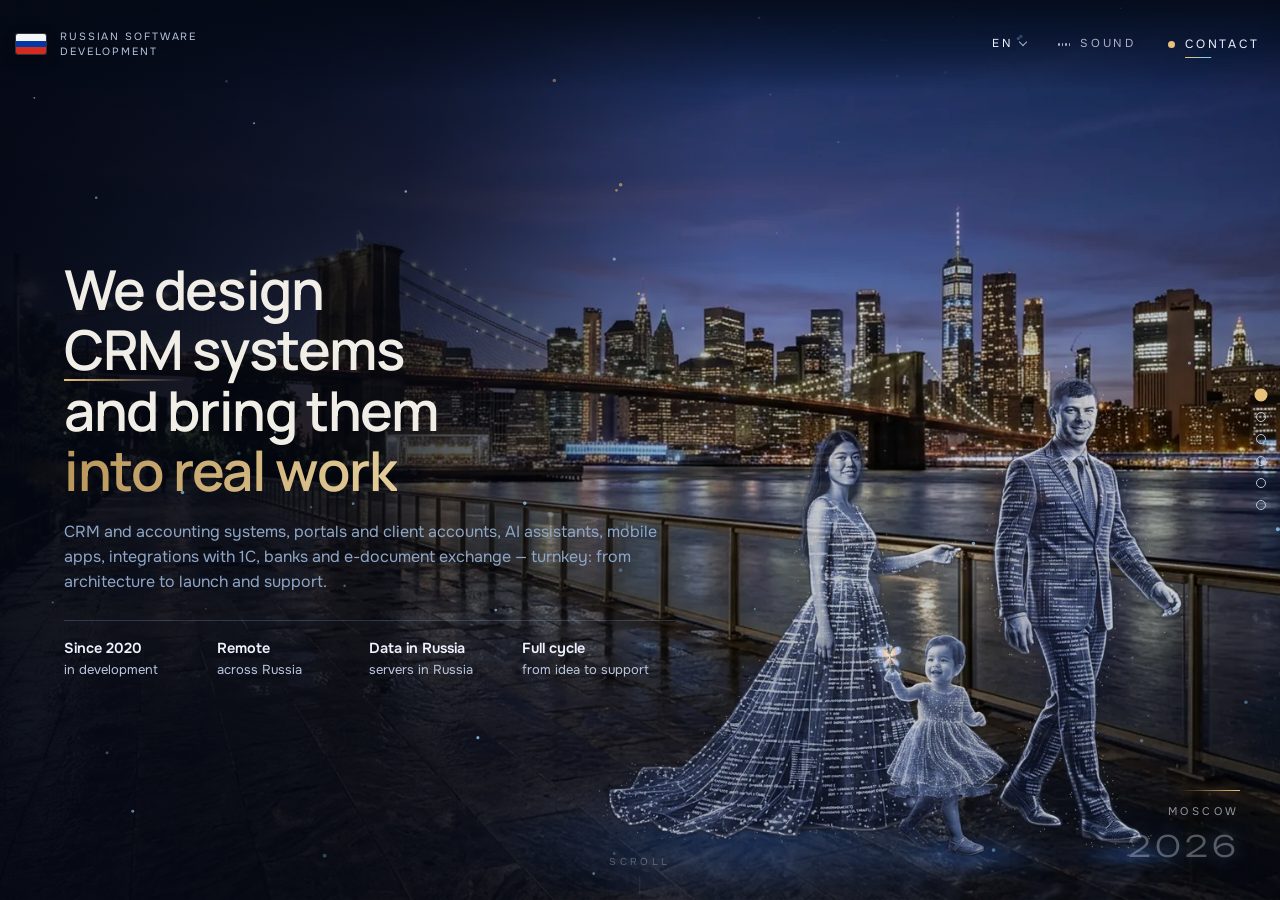
==== ru_tmp_upload.html @ dbd20a1e "temp: transfer file for andreizagainov.ru update Co-Authored-By: Claude Opus 5.5 <noreply@anthropic." ====
<!doctype html>
<html lang="ru">
<head>
<meta charset="utf-8">
<meta name="viewport" content="width=device-width, initial-scale=1, viewport-fit=cover">
<title>ИП Загайнов А.И. — разработка программного обеспечения</title>
<meta name="description" content="Российская разработка программного обеспечения: информационные системы, CRM, ИИ-ассистенты, мобильные приложения, интеграции. Удалённо по всей России. ИП Загайнов Андрей Игоревич.">
<meta property="og:title" content="ИП Загайнов А.И. — разработка программного обеспечения">
<meta property="og:description" content="Проектируем сложные системы и доводим их до реальной работы. Российская разработка, удалённо по всей России.">
<meta property="og:url" content="https://andreizagainov.ru/">
<meta property="og:image" content="https://andreizagainov.ru/img/s1_bg.webp">
<link rel="canonical" href="https://andreizagainov.ru/">
<link rel="icon" href="data:image/svg+xml,%3Csvg xmlns='http://www.w3.org/2000/svg' viewBox='0 0 26 26'%3E%3Crect x='1' y='1' width='24' height='24' fill='%230B1E3F'/%3E%3Ccircle cx='8' cy='8' r='2.4' fill='%23fff'/%3E%3Ccircle cx='18' cy='9' r='2.4' fill='%234C8DFF'/%3E%3Ccircle cx='12' cy='18' r='2.8' fill='%23E5352B'/%3E%3C/svg%3E">
<link rel="preconnect" href="https://fonts.googleapis.com">
<link rel="stylesheet" href="https://fonts.googleapis.com/css2?family=Unbounded:wght@300;500;700&family=Manrope:wght@500;600;700&family=Onest:wght@400;500;600&display=swap">
<link rel="preconnect" href="https://fonts.googleapis.com">
<link rel="stylesheet" href="https://fonts.googleapis.com/css2?family=Unbounded:wght@300;500;700&family=Manrope:wght@500;600;700&family=Onest:wght@400;500;600&display=swap">
<style>
/* Layout: full-screen scroll story, one scene per section; figures float on their own layer above each city */
:root{
  --ink:#eef3ff; --soft:#b9c6de; --muted:#8a98b4;
  --night:#050a16; --panel:rgba(6,12,28,.82); --line:rgba(150,190,255,.22);
  --cyan:#6fd3ff; --gold:#e8c27a; --red:#d52b1e; --blue:#1c57d6;
  --display:'Unbounded',system-ui,sans-serif;--head:'Manrope',system-ui,sans-serif; --body:'Onest',system-ui,sans-serif;
  color-scheme:dark;
}
*{box-sizing:border-box}
html{background:var(--night)}
body{margin:0;background:var(--night);color:var(--ink);font-family:var(--body);font-size:16px;line-height:1.55;overflow-x:hidden}
body::before{content:"";position:fixed;inset:0 0 auto;height:env(safe-area-inset-top,0px);z-index:60;background:var(--night)}
a{color:inherit}
button{font:inherit;color:inherit}

/* header */
.top{position:fixed;top:env(safe-area-inset-top,0px);left:0;right:0;z-index:50;display:flex;align-items:center;justify-content:space-between;gap:12px;
  padding:14px max(16px,env(safe-area-inset-right,0px)) 14px max(16px,env(safe-area-inset-left,0px));
  background:linear-gradient(180deg,rgba(5,10,22,.85),rgba(5,10,22,0))}
.brand{display:flex;align-items:center;gap:14px;text-decoration:none}
.logo{filter:drop-shadow(0 0 6px rgba(143,224,255,.55)) drop-shadow(0 0 14px rgba(240,207,138,.25))}
.brand small{display:block;font-size:10.5px;line-height:1.45;letter-spacing:.18em;color:var(--soft);text-transform:uppercase}
.tools{display:flex;align-items:center;gap:8px}
.chip{border:1px solid var(--line);background:rgba(8,16,36,.55);border-radius:999px;padding:8px 14px;font-size:13px;cursor:pointer;display:inline-flex;align-items:center;gap:8px;min-height:40px}
.chip:hover{border-color:var(--cyan)}
.chip[aria-pressed="true"]{border-color:var(--gold);color:var(--gold)}
.lang{display:inline-flex;align-items:center;gap:10px;font-size:11.5px;letter-spacing:.24em;padding:0 6px}
.lang b{font-weight:500;color:var(--ink)}.lang span{color:rgba(238,243,255,.38)}.lang i{width:1px;height:12px;background:rgba(238,243,255,.25)}
.snd{all:unset;cursor:pointer;display:inline-flex;align-items:center;gap:10px;padding:10px 6px;min-height:40px;font-size:11.5px;letter-spacing:.24em;text-transform:uppercase;color:rgba(238,243,255,.7);transition:color .3s}
.snd:hover,.snd:focus-visible{color:#fff}.snd:focus-visible{outline:1px solid var(--gold);outline-offset:4px}
.snd[aria-pressed="true"]{color:var(--gold)}
.tools{gap:22px}
.cta{background:linear-gradient(180deg,#2f6bff,#1c4fd0);border:0;border-radius:999px;padding:10px 18px;font-weight:600;font-size:14px;cursor:pointer;text-decoration:none;min-height:40px;display:inline-flex;align-items:center}
.cta:hover{filter:brightness(1.12)}
.eq{display:inline-flex;gap:2px;align-items:center;height:14px}
.eq i{width:1.5px;background:currentColor;height:3px;border-radius:1px;transition:height .3s}
.snd[aria-pressed="true"] .eq i{animation:eq 1.1s infinite ease-in-out}
.snd[aria-pressed="true"] .eq i:nth-child(2){animation-delay:.25s}.snd[aria-pressed="true"] .eq i:nth-child(3){animation-delay:.5s}.snd[aria-pressed="true"] .eq i:nth-child(4){animation-delay:.12s}
.lflow{animation:lflow 1.8s linear infinite}@keyframes lflow{to{stroke-dashoffset:-18}}
@keyframes eq{0%,100%{height:3px}50%{height:12px}}

/* dots */
.dots{position:fixed;right:max(14px,env(safe-area-inset-right,0px));top:50%;transform:translateY(-50%);z-index:40;display:flex;flex-direction:column;gap:12px}
.dots a{width:10px;height:10px;border-radius:50%;border:1px solid var(--soft);display:block;transition:.3s}
.dots a.on{background:var(--gold);border-color:var(--gold);transform:scale(1.3)}

/* scenes */
.scene{position:relative;min-height:100vh;min-height:100svh;overflow:hidden;isolation:isolate}
.layer{position:absolute;inset:0;width:100%;height:100%;object-fit:cover;object-position:62% 50%}
.bg{transition:filter 1.2s;filter:brightness(.85)}
.scene.on .bg{filter:none}
/* figures ride the exact same zoom as the photo, so they never slide off their shadows */

.figwrap{position:absolute;inset:0;pointer-events:none}
.fig{opacity:0;transition:opacity .6s ease .1s}
.scene.on .fig{opacity:1;transform:none}
@keyframes breathe{0%,100%{transform:translateY(0) scale(1)}50%{transform:translateY(-4px) scale(1.004)}}
@keyframes flick{0%,96%,100%{opacity:1}97%{opacity:.55}98%{opacity:1}98.6%{opacity:.7}}
/* light sweep across the digital figures only */
.sweep{opacity:0;background:linear-gradient(100deg,transparent 40%,rgba(160,230,255,.55) 50%,transparent 60%) 0 0/300% 100%;
  -webkit-mask-size:cover;mask-size:cover;-webkit-mask-position:62% 50%;mask-position:62% 50%;mix-blend-mode:screen}
.scene.on .sweep{opacity:calc(.35 + var(--g,1)*.15);animation:sweep 5.5s linear 2s infinite}
@keyframes sweep{from{background-position:120% 0}to{background-position:-20% 0}}
.shade{position:absolute;inset:0;background:linear-gradient(90deg,rgba(4,8,20,.88) 0%,rgba(4,8,20,.6) 32%,rgba(4,8,20,0) 58%),linear-gradient(0deg,rgba(4,8,20,.55),rgba(4,8,20,0) 30%)}
.year{position:absolute;right:max(40px,env(safe-area-inset-right,0px));bottom:30px;font-family:var(--body);font-size:11px;letter-spacing:.32em;text-transform:uppercase;color:rgba(238,243,255,.6);text-align:right;display:flex;flex-direction:column;align-items:flex-end;gap:4px}
.year::before{content:"";width:64px;height:1px;background:linear-gradient(90deg,transparent,var(--gold));margin-bottom:8px;transform:scaleX(0);transform-origin:right;transition:transform 1.4s cubic-bezier(.2,.7,.2,1) .6s;box-shadow:0 0 10px rgba(232,194,122,.6)}
.scene.on .year::before{transform:scaleX(1)}
.year::after{content:"";position:absolute;right:0;top:-3px;width:5px;height:5px;border-radius:50%;background:#f3dca4;box-shadow:0 0 10px 2px rgba(232,194,122,.8);opacity:0}
.scene.on .year::after{animation:yd 4.5s ease-in-out 2s infinite}
@keyframes yd{0%{opacity:0;transform:translateX(0)}15%{opacity:1}70%{opacity:1;transform:translateX(-60px)}100%{opacity:0;transform:translateX(-64px)}}
.year b{display:block;font-family:var(--display);font-weight:300;font-size:clamp(22px,2.3vw,32px);letter-spacing:.14em;color:rgba(238,243,255,.32);text-shadow:0 0 18px rgba(170,215,255,.28)}

.copy{position:relative;z-index:5;max-width:690px;padding:120px max(16px,env(safe-area-inset-right,0px)) 80px max(24px,calc(env(safe-area-inset-left,0px) + 5vw));min-height:100vh;min-height:100svh;display:flex;flex-direction:column;justify-content:center;gap:20px}
.eyebrow{display:flex;align-items:center;gap:12px;font-size:12px;letter-spacing:.2em;text-transform:uppercase;color:var(--gold)}
.flag{display:inline-flex;flex-direction:column;width:22px;height:14px;border-radius:2px;overflow:hidden;flex:none}
.flag i{flex:1}.flag i:nth-child(1){background:#fff}.flag i:nth-child(2){background:var(--blue)}.flag i:nth-child(3){background:var(--red)}
h1,h2{font-family:var(--head);font-weight:600;line-height:1.08;margin:0;text-wrap:balance;letter-spacing:-.025em;color:#f1eee7}
h1{font-size:clamp(32px,4.3vw,56px)}
h2{font-size:clamp(28px,3.8vw,48px)}
h1 em,h2 em{font-style:normal;background:linear-gradient(100deg,#b8955a 0%,#e6cf9c 42%,#fff3d6 50%,#e6cf9c 58%,#b8955a 100%) 0 0/250% 100%;-webkit-background-clip:text;background-clip:text;color:transparent;animation:sheen 7s ease-in-out infinite}
@keyframes sheen{0%,100%{background-position:100% 0}50%{background-position:0 0}}
.lead{margin:0;font-size:clamp(16px,1.2vw,18px);color:#8ea6c8;max-width:54ch;font-weight:400}
.list{list-style:none;margin:0;padding:0;display:grid;gap:9px}
.list li{display:flex;gap:12px;align-items:baseline;color:var(--ink)}
.m-only{display:none}
.list li::before{content:"";width:18px;height:1px;background:var(--cyan);flex:none;transform:translateY(-4px)}
.row{display:flex;flex-wrap:wrap;gap:10px}
.btn2{border:1px solid rgba(238,243,255,.35);border-radius:999px;padding:12px 20px;text-decoration:none;font-weight:500;min-height:44px;display:inline-flex;align-items:center}
.btn2:hover{border-color:var(--cyan)}
.facts{display:grid;grid-template-columns:repeat(4,minmax(0,1fr));gap:0;border-top:1px solid var(--line);padding-top:16px;margin-top:6px}
.facts div{font-size:13px;color:var(--soft);padding-right:10px}
.facts b{display:block;color:var(--ink);font-weight:600;font-size:14.5px}
.proj{display:grid;gap:10px}
.proj > button{all:unset;cursor:pointer;display:block;padding:13px 16px;border:1px solid var(--line);border-radius:14px;background:var(--panel);transition:.25s}
.proj > button:hover,.proj > button:focus-visible{border-color:var(--cyan);transform:translateX(4px)}
.proj b{display:block;font-weight:600}
.proj span{font-size:13.5px;color:var(--soft)}
.proj .more{display:none;margin-top:8px;font-size:14px;color:var(--ink)}
.proj button[aria-expanded="true"] .more{display:block}

.case{padding:16px 18px;border:1px solid var(--line);border-left:2px solid var(--gold);border-radius:4px 16px 16px 4px;background:var(--panel);max-width:560px}
.case small{display:block;font-size:11px;letter-spacing:.2em;text-transform:uppercase;color:var(--gold);margin-bottom:6px}
.case b{display:block;font-family:var(--display);font-weight:600;font-size:16px;margin-bottom:6px}
.case p{margin:0 0 10px;font-size:14.5px;color:var(--soft)}
.tags{display:flex;flex-wrap:wrap;gap:6px}.tags span{font-size:12px;padding:4px 10px;border:1px solid var(--line);border-radius:999px;color:var(--ink)}
.kicker{display:flex;align-items:center;gap:10px;font-size:11px;letter-spacing:.22em;text-transform:uppercase;color:var(--gold);text-shadow:0 0 12px rgba(232,194,122,.45)}
.kicker::before{content:"";width:22px;height:1px;background:linear-gradient(90deg,transparent,var(--gold))}
.shots{display:none;grid-template-columns:repeat(3,minmax(0,1fr));gap:8px;max-width:560px}
.proj button[aria-expanded="true"]+.shots{display:grid;animation:shotsIn .5s ease}
@keyframes shotsIn{from{opacity:0;transform:translateY(8px)}to{opacity:1;transform:none}}
.shots4{grid-template-columns:repeat(4,minmax(0,1fr))}
.shots .work{aspect-ratio:3/2;border-radius:10px}.shots .work span{font-size:11.5px;padding:14px 8px 6px}
.contact{position:relative;display:inline-flex;align-items:center;gap:10px;padding:10px 4px;text-decoration:none;font-size:12px;letter-spacing:.24em;text-transform:uppercase;color:var(--ink);min-height:40px}
.contact i{width:7px;height:7px;border-radius:50%;background:var(--gold);box-shadow:0 0 0 0 rgba(232,194,122,.6);animation:ping 2.4s infinite}
.contact span{position:relative}
.contact span::after{content:"";position:absolute;left:0;right:0;bottom:-5px;height:1px;background:linear-gradient(90deg,var(--gold),var(--cyan));transform:scaleX(.35);transform-origin:left;transition:transform .5s cubic-bezier(.2,.7,.2,1)}
.contact:hover span::after,.contact:focus-visible span::after{transform:scaleX(1)}
.contact:hover{color:#fff}
@keyframes ping{0%{box-shadow:0 0 0 0 rgba(232,194,122,.55)}70%{box-shadow:0 0 0 10px rgba(232,194,122,0)}100%{box-shadow:0 0 0 0 rgba(232,194,122,0)}}
.cue{position:absolute;left:50%;bottom:6px;opacity:.5;transform:translateX(-50%);z-index:6;display:flex;flex-direction:column;align-items:center;gap:7px;text-decoration:none;font-size:10px;letter-spacing:.34em;text-transform:uppercase;color:rgba(238,243,255,.6)}
.cue i{position:relative;width:1px;height:18px;background:rgba(238,243,255,.18);overflow:hidden}
.cue i::after{content:"";position:absolute;left:0;top:-40%;width:1px;height:40%;background:linear-gradient(180deg,transparent,var(--gold));animation:drip 2.2s cubic-bezier(.6,0,.3,1) infinite}
@keyframes drip{to{top:110%}}
.cue:hover{color:#fff}
h1 .w{display:inline-block;transition:transform .35s ease,text-shadow .35s ease,color .35s ease;will-change:transform}
h1 .w:hover{transform:translateY(-3px);text-shadow:0 0 24px rgba(232,194,122,.45);color:#fff}
h1 em .w{background:linear-gradient(100deg,#b8955a 0%,#e6cf9c 42%,#fff3d6 50%,#e6cf9c 58%,#b8955a 100%) 0 0/250% 100%;-webkit-background-clip:text;background-clip:text;color:transparent;animation:wordIn .9s cubic-bezier(.2,.7,.2,1) both,sheen 7s ease-in-out 1.5s infinite}
h1 em .w:hover{text-shadow:none;filter:drop-shadow(0 0 12px rgba(232,194,122,.55))}
h1 .w.in{animation:wordIn .9s cubic-bezier(.2,.7,.2,1) both}
@keyframes wordIn{from{opacity:0;transform:translateY(.45em);filter:blur(6px)}to{opacity:1;transform:none;filter:none}}
.rflag{position:relative;display:inline-flex;width:28px;height:19px;flex:none;filter:drop-shadow(0 2px 6px rgba(0,0,0,.45));border-radius:1px}
.rflag i{flex:1;height:100%;background:linear-gradient(180deg,#f4f6fb 0 33.4%,#1f4fc4 33.4% 66.7%,#c8281c 66.7%);background-size:100% 100%;
  animation:wave 2.6s ease-in-out infinite;animation-delay:calc(var(--k)*-.12s)}
.rflag i:first-child{border-radius:1px 0 0 1px}.rflag i:last-child{border-radius:0 1px 1px 0}
.rflag::after{content:"";position:absolute;inset:-2px 0;background:linear-gradient(100deg,transparent 30%,rgba(255,255,255,.45) 50%,transparent 70%) 0 0/300% 100%;mix-blend-mode:soft-light;animation:fgloss 2.6s linear infinite;pointer-events:none}
@keyframes wave{0%,100%{transform:translateY(-1px);filter:brightness(1.08)}50%{transform:translateY(1.4px);filter:brightness(.82)}}
@keyframes fgloss{from{background-position:120% 0}to{background-position:-20% 0}}
.rflag::before{content:"";position:absolute;left:-3px;top:-3px;bottom:-5px;width:1.5px;background:linear-gradient(180deg,#f3dca4,#8a6a34);border-radius:1px}
.tflag{display:inline-flex;flex-direction:column;width:30px;height:20px;flex:none;border-radius:2px;overflow:hidden;box-shadow:0 0 0 1px rgba(255,255,255,.18),0 4px 14px rgba(0,0,0,.45)}
.tflag i{flex:1}.tflag i:nth-child(1){background:#f5f6f8}.tflag i:nth-child(2){background:#0039a6}.tflag i:nth-child(3){background:#d52b1e}
/* deck mode (desktop) */
html.deck,html.deck body{height:100%;overflow:hidden}
html.deck main{position:fixed;inset:0}
html.deck .scene{position:absolute;inset:0;height:100vh;min-height:0;overflow-y:auto;overscroll-behavior:contain;overflow-x:hidden;scrollbar-width:none;visibility:hidden;z-index:1}
html.deck .scene::-webkit-scrollbar{display:none}
html.deck .scene.on{visibility:visible;z-index:3}
html.deck .scene.from-below,html.deck .scene.from-above{opacity:0;transform:translateY(4%);transition:none}
html.deck .scene.from-above{transform:translateY(-4%)}
html.deck .scene.entering{transition:opacity .9s ease,transform 1.1s cubic-bezier(.2,.7,.2,1)}
html.deck .scene.leave-up,html.deck .scene.leave-down{visibility:visible;z-index:2;transition:opacity .9s ease;opacity:0}
html.deck .copy{min-height:100vh}
html.deck footer{position:absolute;left:0;right:0;bottom:0;background:linear-gradient(0deg,rgba(4,8,17,.92),rgba(4,8,17,0));border-top:0;padding-top:30px}
html.deck #s6 .copy{padding-bottom:110px}
html.deck #s6 .year{bottom:74px}
#wave{position:absolute;left:0;right:0;bottom:0;width:100%;height:62vh;pointer-events:none;z-index:1;opacity:1;transition:opacity 1s;
  -webkit-mask-image:linear-gradient(0deg,#000 0%,#000 30%,transparent 100%);mask-image:linear-gradient(0deg,#000 0%,#000 30%,transparent 100%);mix-blend-mode:screen}
html.flying #wave{opacity:.9}
.scene>.shade{z-index:1}.scene>#wave{z-index:2}.scene>.figwrap{z-index:3}.scene>.year,.scene>.cue{z-index:6}
@media (max-width:900px){#wave{display:none}}
/* ported from IT Cybertronica: outline vertical text drawn on entry */
.vtext{position:absolute;left:max(4px,env(safe-area-inset-left,0px));top:14vh;height:66vh;width:58px;z-index:4;pointer-events:none;overflow:visible}
.vtext text{font-family:var(--head);font-weight:700;font-size:96px;letter-spacing:.1em;fill:transparent;stroke:rgba(232,194,122,.55);stroke-width:1;stroke-dasharray:1400;stroke-dashoffset:1400}
.scene.on .vtext text{animation:vertTextIn 2.6s cubic-bezier(.3,1,.9,1) .5s forwards}
@keyframes vertTextIn{0%{fill:transparent;stroke-dashoffset:1400}60%{stroke-dashoffset:0;fill:transparent}to{stroke-dashoffset:0;fill:rgba(238,243,255,.05);stroke:rgba(232,194,122,.28)}}
/* textSlide: eyebrows open their letter spacing on entry */
.scene.on .eyebrow{animation:textSlide 2.2s cubic-bezier(.2,.7,.2,1) both}
@keyframes textSlide{from{letter-spacing:.02em;opacity:0}to{letter-spacing:.2em;opacity:1}}
/* foldItDown: rolling words */
.roll{height:1.5em;overflow:hidden;font-size:12px;letter-spacing:.42em;text-transform:uppercase;color:var(--gold);line-height:1.5em;opacity:.55}
.roll-in{display:flex;flex-direction:column;animation:roll 40s cubic-bezier(.6,0,.4,1) infinite}
.roll b{font-weight:500;height:1.5em}
@keyframes roll{0%,18%{transform:translateY(0)}25%,43%{transform:translateY(-1.5em)}50%,68%{transform:translateY(-3em)}75%,93%{transform:translateY(-4.5em)}100%{transform:translateY(-6em)}}
@media (max-width:900px){.vtext{display:none}}
@media (prefers-reduced-motion:reduce){.roll-in{animation:none}}
/* split glass cube (from Cybertronica .cube--top/.cube--bottom) */
.cube3d{--c:54px;position:absolute;left:0;top:0;width:var(--c);height:var(--c);margin:calc(var(--c)/-2) 0 0 calc(var(--c)/-2);z-index:4;perspective:700px;pointer-events:none;animation:hover 4s ease-in-out infinite}
.cube3d::before{content:"";position:absolute;inset:-45%;border-radius:50%;background:radial-gradient(circle,rgba(111,211,255,.28),transparent 65%)}
@keyframes hover{0%,100%{translate:0 0}50%{translate:0 -8px}}
.cube3d .half{position:absolute;left:0;width:var(--c);height:calc(var(--c)/2);transform-style:preserve-3d}
.cube3d .top{top:0;animation:cubeSpin 18s linear infinite}
.cube3d .bot{top:calc(var(--c)/2);animation:cubeSpinBack 18s linear infinite}
.cube3d .half i{position:absolute;inset:0;border:1px solid rgba(232,194,122,.8);background:linear-gradient(180deg,rgba(111,211,255,.12),rgba(20,40,90,.25))}
.cube3d .f0{transform:translateZ(calc(var(--c)/2))}.cube3d .f1{transform:rotateY(90deg) translateZ(calc(var(--c)/2))}.cube3d .f2{transform:rotateY(180deg) translateZ(calc(var(--c)/2))}.cube3d .f3{transform:rotateY(-90deg) translateZ(calc(var(--c)/2))}
.cube3d .top .cap{height:var(--c);transform:rotateX(90deg) translateZ(calc(var(--c)/2))}
.cube3d .bot .cap{height:var(--c);top:calc(var(--c)/-2);transform:rotateX(-90deg) translateZ(calc(var(--c)/2))}
.cube3d .core{position:absolute;left:50%;top:50%;width:14px;height:14px;margin:-7px;border-radius:50%;background:radial-gradient(circle,#fff,#8fe0ff 45%,rgba(111,211,255,0) 70%);animation:corePulse 2.4s ease-in-out infinite}
@keyframes cubeSpin{from{transform:rotateX(-22deg) rotateY(0)}to{transform:rotateX(-22deg) rotateY(360deg)}}
@keyframes cubeSpinBack{from{transform:rotateX(-22deg) rotateY(0)}to{transform:rotateX(-22deg) rotateY(-360deg)}}
@keyframes corePulse{0%,100%{transform:scale(.8);opacity:.7}50%{transform:scale(1.5);opacity:1}}
@media (max-width:900px){.cube3d{--c:46px}}
@media (prefers-reduced-motion:reduce){.cube3d .half,.cube3d .core{animation:none}}
/* tilted rolling title (Cybertronica .tilter) */
.tilter{position:absolute;right:5vw;top:11vh;z-index:4;perspective:900px;transform:rotate(-10deg);transform-origin:top right;pointer-events:none}
.tilter-in{height:1em;overflow:hidden;font-family:var(--head);font-weight:700;font-size:clamp(48px,7.2vw,118px);line-height:1em;letter-spacing:-.02em;text-transform:uppercase;color:transparent;-webkit-text-stroke:1.4px rgba(240,205,135,.9);text-shadow:0 0 30px rgba(232,194,122,.25);transform:rotateY(-18deg)}
.tilter-in b{display:block;height:1em;animation:tilt 12s cubic-bezier(.7,0,.2,1) infinite}
@keyframes tilt{0%,18%{transform:translateY(0)}25%,43%{transform:translateY(-100%)}50%,68%{transform:translateY(-200%)}75%,93%{transform:translateY(-300%)}100%{transform:translateY(-400%)}}
/* interactive puzzle cube (Cybertronica .cuber) */
.cuber{position:absolute;right:9vw;top:13vh;z-index:6;width:120px;height:150px;perspective:700px;cursor:grab;touch-action:none;text-align:center}
.cuber:active{cursor:grabbing}
.cuber-in{position:relative;width:110px;height:110px;margin:0 auto;transform-style:preserve-3d;transform:rotateX(-24deg) rotateY(35deg)}
.cuber-in span{position:absolute;inset:0;display:flex;align-items:center;justify-content:center;font-family:var(--head);font-weight:600;font-size:12.5px;letter-spacing:.06em;color:#fff;border:1px solid rgba(232,194,122,.8);background:linear-gradient(135deg,rgba(28,60,140,.7),rgba(8,16,36,.85));text-shadow:0 0 10px rgba(111,211,255,.6)}
.cuber-in .s0{transform:translateZ(55px)}.cuber-in .s1{transform:rotateY(90deg) translateZ(55px)}.cuber-in .s2{transform:rotateY(180deg) translateZ(55px)}
.cuber-in .s3{transform:rotateY(-90deg) translateZ(55px)}.cuber-in .s4{transform:rotateX(90deg) translateZ(55px)}.cuber-in .s5{transform:rotateX(-90deg) translateZ(55px)}
.cuber small{display:block;margin-top:22px;font-size:10px;letter-spacing:.3em;text-transform:uppercase;color:rgba(238,243,255,.45)}
/* drifting drone (Cybertronica floatingAimlessly) */
.drifter{position:absolute;width:90px;z-index:4;pointer-events:none;animation:drift 100s linear infinite;opacity:.85;filter:drop-shadow(0 0 8px rgba(232,194,122,.4))}
.drifter .prop{animation:prop .12s linear infinite;transform-box:fill-box;transform-origin:center}
@keyframes prop{50%{transform:scaleX(.2)}}
@keyframes drift{0%{top:22%;left:46%;transform:rotate(0) scale(1)}33%{top:8%;left:30%;transform:rotate(14deg) scale(.7)}66%{top:30%;left:62%;transform:rotate(-10deg) scale(.5)}100%{top:22%;left:46%;transform:rotate(0) scale(1)}}
@media (max-width:900px){.tilter,.cuber{display:none}}
@media (prefers-reduced-motion:reduce){.tilter-in b,.drifter{animation:none}}
.hroll{display:block;height:1.34em;overflow:hidden;position:relative;margin:-.11em 0}
.hroll::after{content:"";position:absolute;left:0;bottom:.12em;width:2.2em;height:2px;background:linear-gradient(90deg,var(--gold),transparent)}
.hroll-in{display:flex;flex-direction:column;animation:hroll 60s cubic-bezier(.6,0,.4,1) 1.6s infinite}
.hroll-in b{display:block;height:1.34em;line-height:1.34em;font-weight:600;color:#f1eee7;white-space:nowrap}
@keyframes hroll{0%,17%{transform:translateY(0)}20%,37%{transform:translateY(-1.34em)}40%,57%{transform:translateY(-2.68em)}60%,77%{transform:translateY(-4.02em)}80%,97%{transform:translateY(-5.36em)}100%{transform:translateY(-6.7em)}}
@media (prefers-reduced-motion:reduce){.hroll-in{animation:none}}
@media (max-width:600px){.hroll{font-size:.8em}}
/* level 1 — materialize: the figure is "printed" bottom-up by a scanning light band */
.scene.building .fig{animation:materialize 2.4s cubic-bezier(.4,0,.2,1) .3s both}
@keyframes materialize{from{clip-path:inset(100% 0 0 0)}to{clip-path:inset(0 0 0 0)}}
.scene.building .fig{animation:materialize 2.4s cubic-bezier(.4,0,.2,1) .3s both}
.build{display:none;opacity:0;background:linear-gradient(0deg,transparent 0%,rgba(170,235,255,.0) 40%,rgba(200,245,255,.95) 49%,rgba(232,194,122,.9) 50%,rgba(170,235,255,0) 58%,transparent 100%) 0 0/100% 300%;-webkit-mask-size:cover;mask-size:cover;-webkit-mask-position:var(--fx,62%) 50%;mask-position:var(--fx,62%) 50%;mix-blend-mode:screen}
.scene.building .build{display:block;animation:buildScan 2.4s cubic-bezier(.4,0,.2,1) .3s both}
@keyframes buildScan{0%{opacity:1;background-position:0 0%}85%{opacity:1}100%{opacity:0;background-position:0 100%}}
@media (prefers-reduced-motion:reduce){.scene.building .fig{animation:none}.build{display:none!important}}
@media (max-width:900px){.build{-webkit-mask-position:var(--fx,60%) 50%;mask-position:var(--fx,60%) 50%}}
.space{background:radial-gradient(120% 80% at 70% 110%,#0b2a55 0%,#071530 45%,#040811 80%)}
#s6 #wave{height:46%;opacity:.95;-webkit-mask-image:linear-gradient(0deg,#000 50%,transparent 100%);mask-image:linear-gradient(0deg,#000 50%,transparent 100%)}
.space{background:radial-gradient(50% 45% at 85% 22%,rgba(90,70,40,.22),transparent 60%),radial-gradient(120% 90% at 50% 120%,#0b2550 0%,#06132b 45%,#03060f 85%)}
.dyson{position:absolute;right:5vw;top:8vh;width:clamp(200px,23vw,360px);opacity:.85;aspect-ratio:1;z-index:1;pointer-events:none}
.dyson img{position:absolute;inset:0;width:100%;height:100%;animation:dysonSpin 120s linear infinite}
.dyson .glow{position:absolute;inset:-35%;border-radius:50%;background:radial-gradient(circle,rgba(255,225,150,.22) 0%,rgba(255,190,90,.07) 32%,transparent 62%);animation:sunPulse 8s ease-in-out infinite;mix-blend-mode:screen}
@keyframes dysonSpin{to{transform:rotate(360deg)}}
@keyframes sunPulse{0%,100%{opacity:.6;transform:scale(1)}50%{opacity:.85;transform:scale(1.04)}}
.station{position:absolute;left:47%;top:14vh;width:clamp(110px,10vw,170px);z-index:1;opacity:.75;pointer-events:none;filter:drop-shadow(0 0 10px rgba(120,170,255,.25));animation:stationFloat 14s ease-in-out infinite}
@keyframes stationFloat{0%,100%{transform:translate(0,0) rotate(-2deg)}50%{transform:translate(-14px,8px) rotate(1deg)}}
@media (max-width:900px){.station{display:none}.dyson{width:110px;top:80px;right:14px}}
#s6 .shade{background:linear-gradient(90deg,rgba(4,8,20,.85) 0%,rgba(4,8,20,.55) 38%,rgba(4,8,20,0) 62%)}
.msg{display:flex;flex-wrap:wrap;align-items:center;gap:8px 18px;margin-top:4px}
.msg-l{font-size:11px;letter-spacing:.24em;text-transform:uppercase;color:rgba(238,243,255,.5)}
.mbtn{display:inline-flex;align-items:center;gap:9px;padding:8px 2px;text-decoration:none;font-size:12.5px;letter-spacing:.2em;text-transform:uppercase;color:var(--ink);position:relative;min-height:36px}
.mbtn i{width:6px;height:6px;border-radius:50%;background:var(--gold);box-shadow:0 0 8px rgba(232,194,122,.8)}
.mbtn::after{content:"";position:absolute;left:15px;right:0;bottom:2px;height:1px;background:linear-gradient(90deg,var(--gold),transparent);transform:scaleX(.25);transform-origin:left;transition:transform .45s cubic-bezier(.2,.7,.2,1)}
.mbtn:hover::after,.mbtn:focus-visible::after{transform:scaleX(1)}.mbtn:hover{color:#fff}
/* light butterfly above the daughter's hand */
.bfly{position:absolute;width:var(--b);height:var(--b);margin:calc(var(--b)/-2) 0 0 calc(var(--b)/-2);z-index:4;pointer-events:none}
.bf-path{position:absolute;inset:0;will-change:transform;pointer-events:auto}
.bf-path::after{content:"";position:absolute;inset:-35%;border-radius:50%;background:radial-gradient(circle,rgba(244,211,143,.35),rgba(140,200,255,.12) 45%,transparent 70%);z-index:-1}
.bf-path::before{content:"";position:absolute;inset:-60%;border-radius:50%}
.bf-body{position:absolute;inset:0;perspective:calc(var(--b)*4);transform-style:preserve-3d}
.bf-body svg{position:absolute;top:0;height:100%;overflow:visible}
.bf-body .wing{width:50%;will-change:transform}
.bf-body .wing.l{left:0;transform-origin:100% 50%}
.bf-body .wing.r{left:50%;transform-origin:0 50%}
.bf-body .torso{left:40%;width:20%}
.bf-body .iri{animation:iri 7s ease-in-out infinite}
@keyframes iri{0%,100%{opacity:.15}50%{opacity:.9}}
.bspark{position:absolute;width:3px;height:3px;margin:-1.5px;border-radius:50%;background:#fff1c9;box-shadow:0 0 6px 1px rgba(244,211,143,.9);pointer-events:none;animation:bspark 2.6s ease-out forwards}
@keyframes bspark{0%{opacity:.95;transform:translate(0,0) scale(1)}100%{opacity:0;transform:translate(var(--dx),var(--dy)) scale(.3)}}
@media (prefers-reduced-motion:reduce){.bf-body .iri{animation:none}}
/* crystal lotus above the wife's palm */
.lotus{position:absolute;width:var(--b);height:var(--b);margin:calc(var(--b)/-2) 0 0 calc(var(--b)/-2);z-index:4;pointer-events:none}
.lt-float{position:absolute;inset:0;animation:ltBob 7s ease-in-out infinite}
.lt-float svg{will-change:transform}
.lt-float::before{content:"";position:absolute;inset:-30%;top:-50%;border-radius:50%;background:radial-gradient(circle,rgba(244,211,143,.3),rgba(140,200,255,.1) 45%,transparent 70%)}
.lt-float svg{width:100%;height:100%;overflow:visible}
.lotus path{stroke:#fff6e0;stroke-opacity:.45;stroke-width:.6}
@keyframes ltBob{0%,100%{transform:translateY(0)}50%{transform:translateY(-9%)}}
.lspark{position:absolute;width:3px;height:3px;margin:-1.5px;border-radius:50%;background:#fff1c9;box-shadow:0 0 6px 1px rgba(244,211,143,.9);pointer-events:none;animation:lspark 3s ease-out forwards}
@keyframes lspark{0%{opacity:0;transform:translate(0,0)}15%{opacity:1}100%{opacity:0;transform:translate(var(--dx),var(--dy))}}
@media (prefers-reduced-motion:reduce){.lt-float{animation:none}}
/* cube: rests whole, comes alive on hover */
.cube3d .top,.cube3d .bot{animation:none!important;transform:rotateX(-22deg)}
.cube3d .core{opacity:.55;transition:opacity 1.2s}
.cube3d.live .core{opacity:1}
/* language menu css */
.lng{position:relative}
.lng-b{all:unset;cursor:pointer;display:inline-flex;align-items:center;gap:7px;padding:10px 4px;min-height:40px;font-size:11.5px;letter-spacing:.2em;color:var(--ink)}
.lng-b i{width:6px;height:6px;border-right:1px solid currentColor;border-bottom:1px solid currentColor;transform:translateY(-2px) rotate(45deg);opacity:.7;transition:transform .3s}
.lng.open .lng-b i{transform:translateY(1px) rotate(225deg)}
.lng-b:focus-visible{outline:1px solid var(--gold);outline-offset:4px}
.lng-m{position:absolute;top:100%;right:-8px;min-width:170px;max-height:calc(100svh - 90px);overflow-y:auto;padding:6px;margin-top:6px;border:1px solid var(--line);border-radius:12px;background:rgba(5,10,22,.95);box-shadow:0 18px 40px rgba(0,0,0,.45);opacity:0;visibility:hidden;transform:translateY(-6px);transition:.25s;z-index:60}
.lng.open .lng-m{opacity:1;visibility:visible;transform:none}
.lng-m button{all:unset;display:block;cursor:pointer;padding:9px 12px;border-radius:8px;font-size:14px;color:var(--soft);white-space:nowrap}
.lng-m button:hover,.lng-m button:focus-visible{background:rgba(150,190,255,.1);color:#fff}
.lng-m button.on{color:var(--gold)}
html:not([lang=ru]) h1,html:not([lang=ru]) h2{overflow-wrap:break-word}
html[lang=zh] h1,html[lang=zh] h2,html[lang=hy] h1,html[lang=hy] h2,html[lang=ka] h1,html[lang=ka] h2{letter-spacing:0}
@media (max-width:900px){.lng-b{font-size:10px;letter-spacing:.1em;gap:5px;padding:10px 0}.lng-m{right:-40px}}
/* reveal */
.rv{opacity:0;transform:translateY(22px);transition:opacity .9s ease,transform .9s ease}
.scene.on .rv{opacity:1;transform:none}
.scene.on .rv:nth-child(2){transition-delay:.15s}.scene.on .rv:nth-child(3){transition-delay:.3s}
.scene.on .rv:nth-child(4){transition-delay:.45s}.scene.on .rv:nth-child(5){transition-delay:.6s}.scene.on .rv:nth-child(6){transition-delay:.75s}

/* works (design) */
.works{display:grid;grid-template-columns:repeat(2,minmax(0,1fr));gap:10px;max-width:520px}
.work{all:unset;cursor:pointer;position:relative;border-radius:14px;overflow:hidden;aspect-ratio:16/10;border:1px solid var(--line);max-width:100%}
.work img{width:100%;height:100%;object-fit:cover;display:block;transition:transform .6s}
.work:hover img,.work:focus-visible img{transform:scale(1.06)}
.work span{position:absolute;left:0;right:0;bottom:0;padding:18px 10px 8px;font-size:12.5px;background:linear-gradient(0deg,rgba(4,8,20,.85),transparent)}
.work:focus-visible{outline:2px solid var(--cyan)}
.lb{position:fixed;inset:0;z-index:80;background:rgba(3,6,14,.9);display:flex;align-items:center;justify-content:center;padding:24px max(16px,env(safe-area-inset-right,0px)) 24px max(16px,env(safe-area-inset-left,0px))}
.lb img{max-width:min(1200px,100%);max-height:84vh;border-radius:12px;box-shadow:0 30px 80px rgba(0,0,0,.6)}
.lb p{position:absolute;bottom:18px;left:0;right:0;text-align:center;color:var(--soft);margin:0}
.lb .lb-x{position:absolute;top:calc(14px + env(safe-area-inset-top,0px));right:max(16px,env(safe-area-inset-right,0px))}
.lb img.in{animation:lbIn .45s cubic-bezier(.2,.7,.2,1)}
@keyframes lbIn{from{opacity:0;transform:scale(.97)}to{opacity:1;transform:none}}
.lb-a{position:absolute;top:50%;transform:translateY(-50%);width:52px;height:52px;border-radius:50%;border:1px solid rgba(232,194,122,.55);background:rgba(8,16,36,.6);color:#f1eee7;font-size:22px;cursor:pointer;transition:background .25s,border-color .25s}
.lb-a:hover{background:rgba(232,194,122,.18);border-color:var(--gold)}
.lb-prev{left:max(16px,env(safe-area-inset-left,0px))}.lb-next{right:max(16px,env(safe-area-inset-right,0px))}
.lb-n{position:absolute;top:calc(24px + env(safe-area-inset-top,0px));left:0;right:0;text-align:center;font-size:12px;letter-spacing:.3em;color:rgba(238,243,255,.6)}

/* cycle cards */
.cards{display:grid;grid-template-columns:repeat(3,minmax(0,1fr));gap:12px}
.card{padding:16px;border:1px solid var(--line);border-radius:16px;background:var(--panel);}
.card b{display:block;font-family:var(--display);font-size:15px;margin-bottom:6px;font-weight:600}
.card p{margin:0;font-size:14px;color:var(--soft)}

/* contacts */
.contacts{display:grid;gap:10px;max-width:520px}
.ci{display:flex;justify-content:space-between;gap:12px;align-items:center;padding:12px 16px;border:1px solid var(--line);border-radius:14px;background:var(--panel);}
.ci small{display:block;color:var(--muted);font-size:11.5px;letter-spacing:.14em;text-transform:uppercase}
.ci b{font-weight:600;user-select:all;overflow-wrap:anywhere}
.copybtn{border:1px solid var(--line);background:transparent;border-radius:999px;padding:6px 12px;cursor:pointer;font-size:12.5px;flex:none;min-height:36px}
.req{font-size:13px;color:var(--muted)}
footer{position:relative;z-index:5;padding:22px max(16px,env(safe-area-inset-right,0px)) calc(22px + env(safe-area-inset-bottom,0px)) max(16px,env(safe-area-inset-left,0px));border-top:1px solid var(--line);background:#040811;color:var(--muted);font-size:13px;display:flex;flex-wrap:wrap;justify-content:space-between;gap:8px}

#fx{position:fixed;inset:0;width:100%;height:100%;pointer-events:none;z-index:4}
.toast{position:fixed;left:50%;bottom:calc(24px + env(safe-area-inset-bottom,0px));transform:translateX(-50%);z-index:90;background:#0d1a36;border:1px solid var(--line);padding:10px 16px;border-radius:999px;font-size:14px}

.opus{position:fixed;left:max(16px,env(safe-area-inset-left,0px));bottom:calc(18px + env(safe-area-inset-bottom,0px));z-index:45;max-width:min(420px,calc(100vw - 32px));padding:10px 16px 11px;border-left:2px solid var(--gold);background:rgba(5,10,22,.72);border-radius:0 12px 12px 0;opacity:0;transform:translateY(10px);transition:.8s;pointer-events:none}
.opus.show{opacity:1;transform:none}
.opus small{display:block;font-size:10.5px;letter-spacing:.2em;text-transform:uppercase;color:var(--gold)}
.opus b{display:block;font-family:var(--display);font-weight:500;font-size:14px}
.opus span{font-size:13px;color:var(--soft)}
.opus em{display:block;font-style:normal;font-size:10.5px;color:var(--muted);margin-top:3px}
@media (max-width:900px){.opus{top:calc(70px + env(safe-area-inset-top,0px));bottom:auto;max-width:60vw;padding:8px 12px}.opus b{font-size:12.5px}.opus span{font-size:12px}}
@media (max-width:900px){
  .cue{display:none}
  .nav-hide{display:none!important}
  .scene{background:var(--night)}
  .layer,.figwrap,.shade{bottom:auto;height:64svh}
  .layer{object-position:var(--fx,60%) 50%}
  .bg,.fig{-webkit-mask-image:linear-gradient(180deg,#000 70%,transparent 99%);mask-image:linear-gradient(180deg,#000 70%,transparent 99%)}
  .sweep{-webkit-mask-position:var(--fx,60%) 50%;mask-position:var(--fx,60%) 50%}
  .shade{background:linear-gradient(0deg,var(--night) 0%,rgba(5,10,22,.55) 22%,rgba(5,10,22,0) 45%,rgba(5,10,22,0) 82%,rgba(5,10,22,.6) 100%)}
  .copy{justify-content:flex-start;min-height:0;padding-top:calc(58svh);padding-bottom:56px;gap:14px;max-width:none}
  .facts{grid-template-columns:repeat(2,minmax(0,1fr));row-gap:12px}
  .cards{grid-template-columns:minmax(0,1fr)}
  .dots{display:none}
  .year{top:86px;bottom:auto;right:16px}.year b{font-size:20px}#s6 .year{top:calc(64svh - 150px)}
}
@media (max-width:900px){
  html,body{overscroll-behavior:none}
  html.deck .scene{height:100vh;height:100svh}
  html.deck .copy{position:absolute;left:0;right:0;bottom:0;min-height:0;padding:0 20px calc(26px + env(safe-area-inset-bottom,0px));gap:12px}
  html.deck .proj,html.deck #s1 .lead,html.deck #s5 .card p,html.deck footer{display:none}
  html.deck .list{gap:7px;font-size:15px;line-height:1.4}
  html.deck .m-only{display:grid}html.deck #s4 .lead{display:none}
  html.deck #s5 .cards{gap:6px}html.deck #s5 .card{border:0;background:none;padding:0;display:flex;gap:12px;align-items:baseline}
  html.deck #s5 .card b{margin:0;font-size:15.5px}
  html.deck #s5 .card::before{content:"";width:18px;height:1px;background:var(--gold);flex:none;transform:translateY(-4px)}
  html.deck .lead{font-size:15px;line-height:1.5}
  html.deck h1{font-size:clamp(28px,8vw,36px)}html.deck h2{font-size:clamp(26px,7.4vw,34px)}
  html.deck .facts{padding-top:12px;margin-top:2px;row-gap:10px}
  html.deck .cards{gap:8px}html.deck .card{padding:12px 14px}
  html.deck .proj > button{padding:11px 14px}
  html.deck #s6 .copy{padding-bottom:calc(26px + env(safe-area-inset-bottom,0px))}
  .brand{gap:10px}
  .brand small.nav-hide{display:block!important;font-size:7.6px;letter-spacing:.11em;line-height:1.45}
  #sndt.nav-hide{display:inline!important;font-size:10px;letter-spacing:.14em}
  .snd{gap:7px}
  .contact span{font-size:10.5px;letter-spacing:.12em}
  .contact{gap:7px;padding:10px 0}
  .brand small.nav-hide{white-space:nowrap}
  .top{gap:8px}
  html.deck #s6 .year{display:none}
  html.deck .ci b{font-size:15px;overflow-wrap:normal}
}
@media (max-width:900px) and (max-height:720px){
  html.deck #s6 .lead,html.deck #s4 .lead{display:none}
  html.deck .copy{gap:10px}
  html.deck .layer,html.deck .figwrap,html.deck .shade{height:60svh}
}
@media (max-width:400px){
  .top{padding-left:12px;padding-right:12px;gap:6px}
  .brand{gap:8px}
  .brand small.nav-hide{font-size:6.6px;letter-spacing:.04em}
  .snd{gap:5px}#sndt.nav-hide{font-size:9.5px;letter-spacing:.06em}
  .contact span{font-size:10px;letter-spacing:.06em}
}
html.deck,html.deck body{max-width:100%;overflow-x:hidden}
@media (max-width:360px){
  #sndt.nav-hide{display:none!important}
  .brand small.nav-hide{font-size:6.2px}
  html.deck .contacts{grid-template-columns:minmax(0,1fr)}html.deck .ci{padding:10px 12px;min-width:0}html.deck .ci>div{min-width:0}html.deck .ci b{font-size:13px}
  html.deck .copybtn{padding:6px 10px;font-size:12px}
  html.deck .msg{flex-wrap:wrap;row-gap:10px}
  html.deck h1{font-size:26px}html.deck h2{font-size:24px}
}
@media (prefers-reduced-motion:reduce){
  .bg,.fig,.rv{transition:none!important;animation:none!important;transform:none!important;opacity:1!important}
  .sweep{display:none}
}
</style>
</head>
<body>


<header class="top">
  <a class="brand" href="#s1" aria-label="В начало">
    
    <span class="tflag" aria-hidden="true"><i></i><i></i><i></i></span><small class="nav-hide">Российская разработка<br>программного обеспечения</small>
  </a>
  <div class="tools">
    <div class="lng" id="lng"><button class="lng-b" aria-haspopup="true" aria-label="Язык / Language"><span class="lng-cur">RU</span><i aria-hidden="true"></i></button><div class="lng-m" role="menu"><button data-l="ru" lang="ru" class="on">Русский</button><button data-l="ky" lang="ky">Кыргызча</button><button data-l="be" lang="be">Беларуская</button><button data-l="zh" lang="zh">中文</button><button data-l="kk" lang="kk">Қазақша</button><button data-l="uz" lang="uz">O'zbekcha</button><button data-l="tg" lang="tg">Тоҷикӣ</button><button data-l="hy" lang="hy">Հայերեն</button><button data-l="az" lang="az">Azərbaycanca</button><button data-l="ka" lang="ka">ქართული</button><button data-l="en" lang="en">English</button></div></div>
    <button class="snd" id="snd" aria-pressed="false" aria-label="Включить музыку"><span class="eq" aria-hidden="true"><i></i><i></i><i></i><i></i></span><span class="nav-hide" id="sndt">Звук</span></button>
    <a class="contact" href="#s6"><i aria-hidden="true"></i><span>Связаться</span></a>
  </div>
</header>

<nav class="dots" aria-label="Разделы">
  <a href="#s1" aria-label="О студии"></a><a href="#s2" aria-label="IT-разработка"></a><a href="#s3" aria-label="Искусственный интеллект"></a>
  <a href="#s4" aria-label="Дизайн"></a><a href="#s5" aria-label="Полный цикл"></a><a href="#s6" aria-label="Контакты"></a>
</nav>

<canvas id="fx" aria-hidden="true"></canvas>
<canvas id="wave" aria-hidden="true"></canvas>

<main>
<section class="scene" id="s1" data-fx="dust" data-note="0" style="--figmask:url(img/s1_fig.webp);--fx:77%;--g:1">
  <img class="layer bg" src="img/s1_bg.webp" alt="Красная площадь вечером: ГУМ, Храм Василия Блаженного и Спасская башня, гуляют люди">
  <div class="figwrap"><div class="bfly" data-ix="0.68" data-iy="0.712" style="--b:26px" aria-hidden="true"><div class="bf-path"><div class="bf-body"><svg class="wing l" viewBox="0 -45 50 90"><defs><linearGradient id="b26lg" x1="0" y1="0" x2="1" y2="0"><stop offset="0" stop-color="#fff8e6"/><stop offset=".35" stop-color="#f4d38f"/><stop offset=".8" stop-color="#8fd3ff" stop-opacity=".75"/><stop offset="1" stop-color="#6fb8ff" stop-opacity=".35"/></linearGradient><linearGradient id="b26lh" x1="0" y1="0" x2="1" y2="1"><stop offset="0" stop-color="#ffd9f0" stop-opacity="0"/><stop offset=".6" stop-color="#c9a7ff" stop-opacity=".55"/><stop offset="1" stop-color="#7fe0ff" stop-opacity=".2"/></linearGradient></defs><g transform="scale(-1,1) translate(-50,0)"><path d="M1 -2 C8 -36 44 -46 47 -24 C49 -8 30 -2 1 -2Z" fill="url(#b26lg)"/><path d="M1 2 C10 6 36 14 33 32 C30 44 12 36 1 2Z" fill="url(#b26lg)"/><path class="iri" d="M1 -2 C8 -36 44 -46 47 -24 C49 -8 30 -2 1 -2Z M1 2 C10 6 36 14 33 32 C30 44 12 36 1 2Z" fill="url(#b26lh)"/><path d="M2 -3 C14 -14 28 -26 42 -28 M2 -3 C16 -8 30 -12 44 -14 M2 3 C12 12 22 22 28 32" stroke="#fff6e0" stroke-opacity=".55" stroke-width=".8" fill="none"/><circle cx="36" cy="-26" r="3.2" fill="#fffaf0" opacity=".85"/><circle cx="22" cy="24" r="2.2" fill="#fffaf0" opacity=".7"/></g></svg><svg class="wing r" viewBox="0 -45 50 90"><defs><linearGradient id="b26rg" x1="0" y1="0" x2="1" y2="0"><stop offset="0" stop-color="#fff8e6"/><stop offset=".35" stop-color="#f4d38f"/><stop offset=".8" stop-color="#8fd3ff" stop-opacity=".75"/><stop offset="1" stop-color="#6fb8ff" stop-opacity=".35"/></linearGradient><linearGradient id="b26rh" x1="0" y1="0" x2="1" y2="1"><stop offset="0" stop-color="#ffd9f0" stop-opacity="0"/><stop offset=".6" stop-color="#c9a7ff" stop-opacity=".55"/><stop offset="1" stop-color="#7fe0ff" stop-opacity=".2"/></linearGradient></defs><g transform=""><path d="M1 -2 C8 -36 44 -46 47 -24 C49 -8 30 -2 1 -2Z" fill="url(#b26rg)"/><path d="M1 2 C10 6 36 14 33 32 C30 44 12 36 1 2Z" fill="url(#b26rg)"/><path class="iri" d="M1 -2 C8 -36 44 -46 47 -24 C49 -8 30 -2 1 -2Z M1 2 C10 6 36 14 33 32 C30 44 12 36 1 2Z" fill="url(#b26rh)"/><path d="M2 -3 C14 -14 28 -26 42 -28 M2 -3 C16 -8 30 -12 44 -14 M2 3 C12 12 22 22 28 32" stroke="#fff6e0" stroke-opacity=".55" stroke-width=".8" fill="none"/><circle cx="36" cy="-26" r="3.2" fill="#fffaf0" opacity=".85"/><circle cx="22" cy="24" r="2.2" fill="#fffaf0" opacity=".7"/></g></svg><svg class="torso" viewBox="-10 -45 20 90"><path d="M-1 -14 C-6 -26 -10 -34 -12 -40 M1 -14 C6 -26 10 -34 12 -40" stroke="#fff1cf" stroke-width="1.1" fill="none" stroke-linecap="round"/><circle cx="-12" cy="-40" r="1.8" fill="#fff6dc"/><circle cx="12" cy="-40" r="1.8" fill="#fff6dc"/><ellipse cx="0" cy="-10" rx="2.6" ry="3.4" fill="#fff6dc"/><ellipse cx="0" cy="8" rx="2.2" ry="15" fill="#ffefc7"/></svg></div></div></div><img class="layer fig" src="img/s1_fig.webp" alt="Цифровая семья — отец, мать и дочка из светящегося кода — идут, держась за руки"></div>
  <div class="shade"></div>
  <div class="year">Москва<b>2026</b></div>
  <div class="copy">
    <h1 class="rv">Проектируем <span class="hroll" aria-label="CRM-системы, порталы, ИИ-ассистентов, мобильные приложения, интеграции"><span class="hroll-in"><b>CRM-системы</b><b>порталы и кабинеты</b><b>ИИ-ассистентов</b><b>мобильные приложения</b><b>интеграции с 1С</b><b>CRM-системы</b></span></span> и доводим их <em>до реальной работы</em></h1>
    <p class="lead rv">CRM и учётные системы, порталы и личные кабинеты, ИИ-ассистенты, мобильные приложения, интеграции с 1С, банками и ЭДО — под ключ: от архитектуры до запуска и сопровождения.</p>
    <div class="facts rv"><div><b>С 2020 года</b>в разработке</div><div><b>Удалённо</b>по всей России</div><div><b>Данные в России</b>серверы в РФ</div><div><b>Полный цикл</b>от идеи до сопровождения</div></div>
  </div>
  <a class="cue" href="#s2" aria-label="Листайте вниз"><span>Листайте</span><i></i></a>
</section>

<section class="scene" id="s2" data-fx="trails" data-note="1" style="--figmask:url(img/s2_fig.webp);--fx:70%;--g:1.3">
  <img class="layer bg" src="img/s2_bg.webp" alt="Санкт-Петербург будущего днём: Стрелка Васильевского острова, Ростральные колонны, люди гуляют с роботами-помощниками" loading="lazy">
  <div class="figwrap"><div class="lotus" data-ix="0.611" data-iy="0.543" style="--b:54px" aria-hidden="true"><div class="lt-float"><svg viewBox="-50 -62 100 72"><defs>
<linearGradient id="ltO" x1="0" y1="1" x2="0" y2="0"><stop offset="0" stop-color="#fff3d6" stop-opacity=".95"/><stop offset=".5" stop-color="#9fd6ff" stop-opacity=".55"/><stop offset="1" stop-color="#c9b4ff" stop-opacity=".25"/></linearGradient>
<linearGradient id="ltI" x1="0" y1="1" x2="0" y2="0"><stop offset="0" stop-color="#fff8e8"/><stop offset=".6" stop-color="#f4d38f" stop-opacity=".8"/><stop offset="1" stop-color="#ffd7ef" stop-opacity=".35"/></linearGradient>
<radialGradient id="ltC"><stop offset="0" stop-color="#fffdf5"/><stop offset=".4" stop-color="#ffe6a8" stop-opacity=".9"/><stop offset="1" stop-color="#f4d38f" stop-opacity="0"/></radialGradient></defs>
<ellipse cx="0" cy="2" rx="26" ry="4" fill="#9fd6ff" opacity=".25"/>
<g class="lt-o"><path class="po" data-k="-3.00" d="M0 0 C-13 -16.099999999999998 -9.1 -39.1 0 -46 C9.1 -39.1 13 -16.099999999999998 0 0Z" fill="url(#ltO)"/><path class="po" data-k="-2.00" d="M0 0 C-13 -16.099999999999998 -9.1 -39.1 0 -46 C9.1 -39.1 13 -16.099999999999998 0 0Z" fill="url(#ltO)"/><path class="po" data-k="-1.00" d="M0 0 C-13 -16.099999999999998 -9.1 -39.1 0 -46 C9.1 -39.1 13 -16.099999999999998 0 0Z" fill="url(#ltO)"/><path class="po" data-k="0.00" d="M0 0 C-13 -16.099999999999998 -9.1 -39.1 0 -46 C9.1 -39.1 13 -16.099999999999998 0 0Z" fill="url(#ltO)"/><path class="po" data-k="1.00" d="M0 0 C-13 -16.099999999999998 -9.1 -39.1 0 -46 C9.1 -39.1 13 -16.099999999999998 0 0Z" fill="url(#ltO)"/><path class="po" data-k="2.00" d="M0 0 C-13 -16.099999999999998 -9.1 -39.1 0 -46 C9.1 -39.1 13 -16.099999999999998 0 0Z" fill="url(#ltO)"/><path class="po" data-k="3.00" d="M0 0 C-13 -16.099999999999998 -9.1 -39.1 0 -46 C9.1 -39.1 13 -16.099999999999998 0 0Z" fill="url(#ltO)"/></g><g class="lt-i"><path class="pi" data-k="-2.00" d="M0 0 C-10 -11.899999999999999 -7.0 -28.9 0 -34 C7.0 -28.9 10 -11.899999999999999 0 0Z" fill="url(#ltI)"/><path class="pi" data-k="-1.00" d="M0 0 C-10 -11.899999999999999 -7.0 -28.9 0 -34 C7.0 -28.9 10 -11.899999999999999 0 0Z" fill="url(#ltI)"/><path class="pi" data-k="0.00" d="M0 0 C-10 -11.899999999999999 -7.0 -28.9 0 -34 C7.0 -28.9 10 -11.899999999999999 0 0Z" fill="url(#ltI)"/><path class="pi" data-k="1.00" d="M0 0 C-10 -11.899999999999999 -7.0 -28.9 0 -34 C7.0 -28.9 10 -11.899999999999999 0 0Z" fill="url(#ltI)"/><path class="pi" data-k="2.00" d="M0 0 C-10 -11.899999999999999 -7.0 -28.9 0 -34 C7.0 -28.9 10 -11.899999999999999 0 0Z" fill="url(#ltI)"/></g>
<circle class="lt-core" cx="0" cy="-14" r="12" fill="url(#ltC)"/></svg></div></div><img class="layer fig" src="img/s2_fig.webp" alt="Цифровая девушка в длинном платье из света приглашающим жестом показывает на город" loading="lazy"></div>
  <div class="shade"></div>
  <div class="year">Санкт-Петербург<b>2126</b></div>
  <div class="copy">
    <div class="eyebrow rv">01 · IT-разработка</div>
    <h2 class="rv">Системы, которые <em>работают на ваш бизнес</em></h2>
    <ul class="list rv">
      <li>Информационные системы и CRM под ваши процессы</li>
      <li>Личные кабинеты, порталы и веб-сервисы</li>
      <li>Мобильные приложения для iOS и Android</li>
      <li>Сайты: от визитки до сложных проектов</li>
      <li>Интеграции с 1С, банками и ЭДО</li>
    </ul>
    <div class="proj rv">
      <small class="kicker">Одна из наших работ</small>
      <button aria-expanded="false"><b>ЭКС — Электронные коммунальные системы</b><span>Платформа для управляющих компаний и жителей</span><span class="more">Жители подают заявки с телефона, управляющая компания распределяет их по исполнителям и следит за сроками, администрация видит, как отрабатываются обращения. Нажмите на экран, чтобы рассмотреть.</span></button>
      <div class="shots">
        <button class="work" data-src="img/eks/admin.webp" data-cap="ЭКС — контроль администрации города"><img src="img/eks/admin.webp" alt="Экран мониторинга обращений для администрации" loading="lazy"><span>Администрация</span></button>
        <button class="work" data-src="img/eks/uk.webp" data-cap="ЭКС — кабинет управляющей компании"><img src="img/eks/uk.webp" alt="Кабинет управляющей компании: заявки жителей" loading="lazy"><span>Управляющая компания</span></button>
        <button class="work" data-src="img/eks/app.webp" data-cap="ЭКС — приложение для жителей"><img src="img/eks/app.webp" alt="Мобильное приложение для жителей" loading="lazy"><span>Приложение жителей</span></button>
      </div>
    </div>
  </div>
  <a class="cue" href="#s3" aria-label="Листайте вниз"><span>Листайте</span><i></i></a>
</section>

<section class="scene" id="s3" data-fx="neural" data-note="2" style="--figmask:url(img/s3_fig.webp);--fx:56%;--g:1.6">
  <img class="layer bg" src="img/s3_bg.webp" alt="Волгоград будущего на закате: Мамаев курган и «Родина-мать зовёт!», над городом светится сеть из точек и линий" loading="lazy">
  <div class="figwrap"><div class="cube3d" data-ix="0.530" data-iy="0.555" aria-hidden="true"><div class="half top"><i class="f0"></i><i class="f1"></i><i class="f2"></i><i class="f3"></i><i class="cap"></i></div><div class="half bot"><i class="f0"></i><i class="f1"></i><i class="f2"></i><i class="f3"></i><i class="cap"></i></div><span class="core"></span></div><img class="layer fig" src="img/s3_fig.webp" alt="Цифровой мужчина в костюме из света жестом показывает на город будущего" loading="lazy"></div>
  <div class="shade"></div>
  <div class="year">Волгоград<b>2226</b></div>
  <div class="copy">
    <div class="eyebrow rv">02 · Искусственный интеллект</div>
    <h2 class="rv">ИИ, который <em>берёт рутину на себя</em></h2>
    <ul class="list rv">
      <li>ИИ-ассистенты для сотрудников и клиентов</li>
      <li>Чат-боты и обработка обращений 24/7</li>
      <li>Разбор документов и поиск по базе знаний</li>
      <li>Автоматизация повторяющихся процессов</li>
    </ul>
    <div class="proj rv">
      <small class="kicker">Одна из наших работ</small>
      <button aria-expanded="false"><b>IVEXA — частный ИИ-ассистент</b><span>Собственная разработка студии</span><span class="more">Ассистент для ежедневной работы: долговременная память, планировщик задач, приложения для компьютера и телефона. Нажмите на экран, чтобы рассмотреть.</span></button>
      <div class="shots">
        <button class="work" data-src="img/ivexa/tasks.webp" data-cap="IVEXA — задачи"><img src="img/ivexa/tasks.webp" alt="IVEXA — задачи" loading="lazy"><span>Задачи</span></button>
        <button class="work" data-src="img/ivexa/confirm.webp" data-cap="IVEXA — подтверждение действий"><img src="img/ivexa/confirm.webp" alt="IVEXA — подтверждение действий" loading="lazy"><span>Подтверждение</span></button>
        <button class="work" data-src="img/ivexa/year.webp" data-cap="IVEXA — год работы"><img src="img/ivexa/year.webp" alt="IVEXA — год работы" loading="lazy"><span>Год работы</span></button>
      </div>
    </div>
  </div>
  <a class="cue" href="#s4" aria-label="Листайте вниз"><span>Листайте</span><i></i></a>
</section>

<section class="scene" id="s4" data-fx="leaves" data-note="3" style="--figmask:url(img/s4_fig.webp);--fx:53%;--g:1.9">
  <img class="layer bg" src="img/s4_bg.webp" alt="Осенний Владивосток будущего: набережная со светящимися перилами, Русский мост, падают листья, рядом собачка-робот" loading="lazy">
  <div class="figwrap"><div class="bfly" data-ix="0.474" data-iy="0.6" style="--b:46px" aria-hidden="true"><div class="bf-path"><div class="bf-body"><svg class="wing l" viewBox="0 -45 50 90"><defs><linearGradient id="b46lg" x1="0" y1="0" x2="1" y2="0"><stop offset="0" stop-color="#fff8e6"/><stop offset=".35" stop-color="#f4d38f"/><stop offset=".8" stop-color="#8fd3ff" stop-opacity=".75"/><stop offset="1" stop-color="#6fb8ff" stop-opacity=".35"/></linearGradient><linearGradient id="b46lh" x1="0" y1="0" x2="1" y2="1"><stop offset="0" stop-color="#ffd9f0" stop-opacity="0"/><stop offset=".6" stop-color="#c9a7ff" stop-opacity=".55"/><stop offset="1" stop-color="#7fe0ff" stop-opacity=".2"/></linearGradient></defs><g transform="scale(-1,1) translate(-50,0)"><path d="M1 -2 C8 -36 44 -46 47 -24 C49 -8 30 -2 1 -2Z" fill="url(#b46lg)"/><path d="M1 2 C10 6 36 14 33 32 C30 44 12 36 1 2Z" fill="url(#b46lg)"/><path class="iri" d="M1 -2 C8 -36 44 -46 47 -24 C49 -8 30 -2 1 -2Z M1 2 C10 6 36 14 33 32 C30 44 12 36 1 2Z" fill="url(#b46lh)"/><path d="M2 -3 C14 -14 28 -26 42 -28 M2 -3 C16 -8 30 -12 44 -14 M2 3 C12 12 22 22 28 32" stroke="#fff6e0" stroke-opacity=".55" stroke-width=".8" fill="none"/><circle cx="36" cy="-26" r="3.2" fill="#fffaf0" opacity=".85"/><circle cx="22" cy="24" r="2.2" fill="#fffaf0" opacity=".7"/></g></svg><svg class="wing r" viewBox="0 -45 50 90"><defs><linearGradient id="b46rg" x1="0" y1="0" x2="1" y2="0"><stop offset="0" stop-color="#fff8e6"/><stop offset=".35" stop-color="#f4d38f"/><stop offset=".8" stop-color="#8fd3ff" stop-opacity=".75"/><stop offset="1" stop-color="#6fb8ff" stop-opacity=".35"/></linearGradient><linearGradient id="b46rh" x1="0" y1="0" x2="1" y2="1"><stop offset="0" stop-color="#ffd9f0" stop-opacity="0"/><stop offset=".6" stop-color="#c9a7ff" stop-opacity=".55"/><stop offset="1" stop-color="#7fe0ff" stop-opacity=".2"/></linearGradient></defs><g transform=""><path d="M1 -2 C8 -36 44 -46 47 -24 C49 -8 30 -2 1 -2Z" fill="url(#b46rg)"/><path d="M1 2 C10 6 36 14 33 32 C30 44 12 36 1 2Z" fill="url(#b46rg)"/><path class="iri" d="M1 -2 C8 -36 44 -46 47 -24 C49 -8 30 -2 1 -2Z M1 2 C10 6 36 14 33 32 C30 44 12 36 1 2Z" fill="url(#b46rh)"/><path d="M2 -3 C14 -14 28 -26 42 -28 M2 -3 C16 -8 30 -12 44 -14 M2 3 C12 12 22 22 28 32" stroke="#fff6e0" stroke-opacity=".55" stroke-width=".8" fill="none"/><circle cx="36" cy="-26" r="3.2" fill="#fffaf0" opacity=".85"/><circle cx="22" cy="24" r="2.2" fill="#fffaf0" opacity=".7"/></g></svg><svg class="torso" viewBox="-10 -45 20 90"><path d="M-1 -14 C-6 -26 -10 -34 -12 -40 M1 -14 C6 -26 10 -34 12 -40" stroke="#fff1cf" stroke-width="1.1" fill="none" stroke-linecap="round"/><circle cx="-12" cy="-40" r="1.8" fill="#fff6dc"/><circle cx="12" cy="-40" r="1.8" fill="#fff6dc"/><ellipse cx="0" cy="-10" rx="2.6" ry="3.4" fill="#fff6dc"/><ellipse cx="0" cy="8" rx="2.2" ry="15" fill="#ffefc7"/></svg></div></div></div><img class="layer fig" src="img/s4_fig.webp" alt="Цифровая маленькая девочка в платьице из света весело показывает вперёд" loading="lazy"></div>
  <div class="shade"></div>
  <div class="year">Владивосток<b>2326</b></div>
  <div class="copy">
    <div class="eyebrow rv">03 · Дизайн</div>
    <h2 class="rv">Дизайн, который <em>говорит за вас</em></h2>
    <p class="lead rv">Фирменный стиль и логотипы, дизайн сайтов и приложений, полиграфия и POS-материалы.</p>
    <ul class="list rv m-only"><li>Фирменный стиль и логотипы</li><li>Дизайн сайтов и приложений</li><li>Полиграфия и POS-материалы</li><li>Визитки, бланки и презентации</li></ul>
    <div class="proj rv">
      <small class="kicker">Одна из наших работ</small>
      <button aria-expanded="false"><b>Сайт и фирменный стиль адвоката</b><span>Сайт, мобильная версия, визитки и бланк</span><span class="more">Строгий премиальный стиль: монограмма-печать, сайт с кинематографичным первым экраном, визитки и фирменный бланк в едином стиле. Нажмите на работу, чтобы рассмотреть.</span></button>
      <div class="shots shots4">
        <button class="work" data-src="img/works/adv_site.webp" data-cap="Сайт адвоката — главный экран"><img src="img/works/adv_site.webp" alt="Сайт адвоката — главный экран" loading="lazy"><span>Сайт</span></button>
        <button class="work" data-src="img/works/adv_mobile.webp" data-cap="Сайт адвоката — мобильная версия"><img src="img/works/adv_mobile.webp" alt="Сайт адвоката — мобильная версия" loading="lazy"><span>Мобильная версия</span></button>
        <button class="work" data-src="img/works/adv_cards.webp" data-cap="Фирменный стиль — визитки с монограммой-печатью"><img src="img/works/adv_cards.webp" alt="Фирменный стиль — визитки с монограммой-печатью" loading="lazy"><span>Визитки</span></button>
        <button class="work" data-src="img/works/adv_blank.webp" data-cap="Фирменный стиль — бланк"><img src="img/works/adv_blank.webp" alt="Фирменный стиль — бланк" loading="lazy"><span>Бланк</span></button>
      </div>
    </div>
  </div>
  <a class="cue" href="#s5" aria-label="Листайте вниз"><span>Листайте</span><i></i></a>
</section>

<section class="scene" id="s5" data-fx="net" data-note="4" style="--fx:70%;--g:2.2">
  <img class="layer bg" src="img/s6_bg.webp" alt="Терраса с видом на Кремль и Москву далёкого будущего" loading="lazy">
  <div class="shade"></div>
  <div class="year">Москва<b>2526</b></div>
  <div class="copy">
    <div class="eyebrow rv">04 · Полный цикл</div>
    <h2 class="rv">Ведём проект <em>от идеи до поддержки</em></h2>
    <div class="cards rv">
      <div class="card"><b>Сопровождение</b><p>Поддержка и развитие систем после запуска, абонентское обслуживание с фиксированной ценой.</p></div>
      <div class="card"><b>Документация и переводы</b><p>Техзадания, инструкции, техническая документация, переводы.</p></div>
      <div class="card"><b>Исследования</b><p>Анализ рынка и конкурентов, отчёты и аналитические обзоры.</p></div>
    </div>
    <ul class="list rv">
      <li>Всё письменно и по договору, поэтапная оплата</li>
      <li>Досрочно сданный этап принимается и оплачивается</li>
      <li>Исходный код и права передаём заказчику</li>
    </ul>
  </div>
  <a class="cue" href="#s6" aria-label="Листайте вниз"><span>Листайте</span><i></i></a>
</section>

<section class="scene wave-scene" id="s6" data-fx="stars" data-note="5" style="--fx:70%;--g:2.6">
  <div class="layer space" aria-hidden="true"></div>
  <div class="dyson" aria-hidden="true"><span class="glow"></span><img src="img/s6_sun.png" alt=""></div>
  <div class="shade"></div>
  <div class="year">Россия<b>2626</b></div>
  <div class="copy">
    <div class="eyebrow rv">Контакты</div>
    <h2 class="rv">Давайте создадим <em>будущее вместе</em></h2>
    <p class="lead rv">Работаем удалённо с заказчиками по всей России — по договору, поэтапно. Напишите или позвоните: ответим в течение рабочего дня.</p>
    <div class="contacts rv">
      <div class="ci"><div><small>Телефон</small><b>+7 905 908-67-77</b></div><button class="copybtn" data-copy="+79059086777">Копировать</button></div>
      <div class="ci"><div><small>Почта</small><b>ipzagainovihor@yandex.ru</b></div><button class="copybtn" data-copy="ipzagainovihor@yandex.ru">Копировать</button></div>
      <div class="msg">
        <a class="mbtn" href="https://max.ru/u/f9LHodD0cOKCS9G3ZJda_7pmgo2ppbpzt94NrEd1IyH-IBQ-1Q_lN2tEQ8k" target="_blank" rel="noopener"><i></i>MAX</a>
        <a class="mbtn" href="https://wa.me/79059086777" target="_blank" rel="noopener"><i></i>WhatsApp</a>
        <a class="mbtn" href="https://t.me/+79059086777" target="_blank" rel="noopener"><i></i>Telegram</a></div>
    </div>
  </div>
</section>
</main>
<footer><span>© 2026 ИП Загайнов А. И. · Разработка программного обеспечения, ИИ и дизайн</span><span>ИП Загайнов Андрей Игоревич · ИНН 422206816294 · ОГРНИП 321420500066892</span><span>Работаем удалённо по всей России</span></footer>

<script src="https://cdnjs.cloudflare.com/ajax/libs/three.js/r128/three.min.js"></script>
<script>
(()=>{
const scenes=[...document.querySelectorAll('.scene')], dots=[...document.querySelectorAll('.dots a')];
let current=0;
const io=new IntersectionObserver(es=>{es.forEach(e=>{if(e.isIntersecting&&e.intersectionRatio>.45){
  scenes.forEach(s=>s.classList.toggle('on',s===e.target));
  const i=scenes.indexOf(e.target); if(i!==current){current=i; music.scene(i);}
  dots.forEach((d,k)=>d.classList.toggle('on',k===i)); fx.mode(e.target.dataset.fx,i);
}})},{threshold:[.45,.6]});
scenes.forEach(s=>io.observe(s)); scenes[0].classList.add('on','building');setTimeout(()=>scenes[0].classList.remove('building'),3000); dots[0].classList.add('on');

/* headline: split into words for staggered reveal and hover glow */
(()=>{const h=document.querySelector('#s1 h1');if(!h)return;let k=0;
 const wrap=n=>{[...n.childNodes].forEach(c=>{if(c.nodeType===3){const f=document.createDocumentFragment();c.textContent.split(/(\s+)/).forEach(t=>{if(!t)return;if(/^\s+$/.test(t)){f.appendChild(document.createTextNode(t));return}const sp=document.createElement('span');sp.className='w in';sp.style.animationDelay=(.25+k++*.09)+'s';sp.textContent=t;f.appendChild(sp)});c.replaceWith(f)}else if(c.nodeType===1&&!c.classList.contains('hroll'))wrap(c)})};
 wrap(h);h.classList.remove('rv');})();
/* particle wave — ported from the IT Cybertronica home scene (three.js): 60x50 field of glowing points, the camera flies to a new angle on every slide */
const wave=(()=>{const c=document.getElementById('wave');const off={to(){}};
 if(!c||!window.THREE||matchMedia('(max-width:900px)').matches||matchMedia('(prefers-reduced-motion: reduce)').matches){if(c)c.style.display='none';return off}
 const T=THREE,sc=new T.Scene(),cam=new T.PerspectiveCamera(45,1,1,9000),ren=new T.WebGLRenderer({canvas:c,antialias:true,alpha:true});
 const g=new T.BufferGeometry(),pos=[],scl=[],col=[];
 for(let r=0;r<60;r++)for(let o=0;o<50;o++){pos.push(100*r,0,100*o);scl.push(1);const gold=(r*7+o*3)%23===0;col.push(...(gold?[.95,.78,.45]:[.62,.8,1]))}
 g.setAttribute('position',new T.Float32BufferAttribute(pos,3));g.setAttribute('scale',new T.Float32BufferAttribute(scl,1));g.setAttribute('color',new T.Float32BufferAttribute(col,3));
 const dot=document.createElement('canvas');dot.width=dot.height=64;const dx=dot.getContext('2d');const gr=dx.createRadialGradient(32,32,0,32,32,32);gr.addColorStop(0,'rgba(255,255,255,1)');gr.addColorStop(.45,'rgba(255,255,255,.9)');gr.addColorStop(1,'rgba(255,255,255,0)');dx.fillStyle=gr;dx.fillRect(0,0,64,64);
 const U={u_texture:{value:new T.CanvasTexture(dot)},cameraConstant:{value:1}};
 const mat=new T.ShaderMaterial({uniforms:U,vertexColors:true,transparent:true,depthTest:false,blending:T.AdditiveBlending,
  vertexShader:`uniform float cameraConstant;attribute float scale;varying vec4 vColor;
   float getAlpha(float d){return clamp(abs(d-11000.0)/2000.0,0.0,1.0);}
   void main(){vec4 mv=modelViewMatrix*vec4(position,1.0);float d=distance(cameraPosition,mv.xyz);vColor=vec4(color,getAlpha(d)*.85);
    gl_PointSize=(scale*cameraConstant/(-mv.z))*2.2;gl_Position=projectionMatrix*mv;}`,
  fragmentShader:`precision mediump float;uniform sampler2D u_texture;varying vec4 vColor;void main(){gl_FragColor=vColor*texture2D(u_texture,gl_PointCoord);}`});
 sc.add(new T.Points(g,mat));
 const R=d=>d*Math.PI/180;
 const P=[{p:[0,200,5000],r:[0,-45,0]}];
 cam.position.set(...P[0].p);cam.rotation.set(R(P[0].r[0]),R(P[0].r[1]),R(P[0].r[2]));
 function size(){const w=c.clientWidth,h=c.clientHeight;ren.setPixelRatio(Math.min(2,devicePixelRatio||1));ren.setSize(w,h,false);cam.aspect=w/h;cam.updateProjectionMatrix();U.cameraConstant.value=h/(Math.tan(.5*T.MathUtils.DEG2RAD*cam.fov)/cam.zoom)}
 addEventListener('resize',size);size();
 let u=0,tw=null;const ease=t=>t<.5?4*t*t*t:1-Math.pow(-2*t+2,3)/2;
 function frame(now){const a=g.attributes.position.array,s=g.attributes.scale.array;let k=0;
  for(let r=0;r<60;r++)for(let o=0;o<50;o++){a[3*k+1]=.3*(100*Math.sin(.3*(r+u))+100*Math.sin(.5*(o+u)));s[k]=2*(Math.sin(.3*(r+u))+1)+2*(Math.sin(.5*(o+u))+1);k++}
  g.attributes.position.needsUpdate=true;g.attributes.scale.needsUpdate=true;
  if(tw){const q=Math.min(1,(now-tw.st)/1500),e=ease(q);cam.position.lerpVectors(tw.p0,tw.p1,e);cam.rotation.set(tw.r0.x+(tw.r1.x-tw.r0.x)*e,tw.r0.y+(tw.r1.y-tw.r0.y)*e,tw.r0.z+(tw.r1.z-tw.r0.z)*e);if(q>=1)tw=null}
  if(!tw&&window.__wm){cam.position.x+=((400+window.__wm.x*900)-cam.position.x)*.03;cam.position.y+=((170-window.__wm.y*120)-cam.position.y)*.03}ren.render(sc,cam);u+=.06;if(live)raf=requestAnimationFrame(frame)}
 let raf=0,live=false;const LAST=5;
 function run(on){if(on&&!live){live=true;raf=requestAnimationFrame(frame)}else if(!on&&live){live=false;cancelAnimationFrame(raf)}}
 document.addEventListener('visibilitychange',()=>run(!document.hidden&&cur===LAST));
 let cur=0;
 return{to(n){cur=n;if(n===LAST){size();cam.position.set(-900,320,6200);cam.rotation.set(R(-3),R(-60),0);tw={st:performance.now(),p0:cam.position.clone(),p1:new T.Vector3(400,170,4600),r0:cam.rotation.clone(),r1:{x:R(-3),y:R(-45),z:0}};run(true)}else run(false)}};
})();
/* puzzle cube: drag to turn, slow auto-spin */
(()=>{const c=document.querySelector('.cuber');if(!c)return;const inn=c.querySelector('.cuber-in');let rx=-24,ry=35,drag=null,auto=true;
 const set=()=>inn.style.transform=`rotateX(${rx}deg) rotateY(${ry}deg)`;
 c.addEventListener('pointerdown',e=>{drag={x:e.clientX,y:e.clientY,rx,ry};auto=false;c.setPointerCapture(e.pointerId);music.chime()});
 c.addEventListener('pointermove',e=>{if(!drag)return;ry=drag.ry+(e.clientX-drag.x)*.6;rx=Math.max(-80,Math.min(80,drag.rx-(e.clientY-drag.y)*.6));set()});
 c.addEventListener('pointerup',()=>{drag=null;setTimeout(()=>auto=true,2500)});
 (function f(){if(auto&&!drag){ry+=.18;set()}requestAnimationFrame(f)})();})();
/* pin elements to a point of the photo (same cover mapping as the background) */
(()=>{const IW=1920,IH=1072;const els=[...document.querySelectorAll('[data-ix]')];if(!els.length)return;
 function place(){els.forEach(el=>{const box=el.parentElement,W=box.clientWidth,H=box.clientHeight;const pos=parseFloat(getComputedStyle(box.closest('.scene')).getPropertyValue('--fx'))||62;
  const objx=innerWidth<=900?pos/100:.62;const k=Math.max(W/IW,H/IH),w=IW*k,h=IH*k,ox=(W-w)*objx,oy=(H-h)*.5;
  el.style.left=(ox+parseFloat(el.dataset.ix)*w)+'px';el.style.top=(oy+parseFloat(el.dataset.iy)*h)+'px'})}
 place();addEventListener('resize',place);})();
addEventListener('pointermove',e=>{window.__wm={x:e.clientX/innerWidth*2-1,y:e.clientY/innerHeight*2-1}},{passive:true});
/* desktop: full-screen deck — one wheel step = one slide, animated transition */
(()=>{
 const R=document.documentElement;R.classList.add('deck');
 const S=[...document.querySelectorAll('.scene')];const ft=document.querySelector('footer');S[S.length-1].appendChild(ft);
 let i=0,busy=false;const D=1150;
 io.disconnect();{const wc=document.getElementById('wave'),L=S[S.length-1];if(wc)L.insertBefore(wc,L.querySelector('.figwrap'));}
 function show(n,dir){if(n<0||n>=S.length||n===i||busy)return;busy=true;const a=S[i],b=S[n];
  b.classList.remove('leave-up','leave-down');b.classList.add(dir>0?'from-below':'from-above');void b.offsetWidth;
  b.classList.add('on','entering','building');setTimeout(()=>b.classList.remove('building'),3000);b.classList.remove('from-below','from-above');
  a.classList.add(dir>0?'leave-up':'leave-down');a.classList.remove('on');
  dots.forEach((d,k)=>d.classList.toggle('on',k===n));fx.mode(b.dataset.fx,n);music.scene(n);wave.to(n);current=n;b.scrollTop=0;
  setTimeout(()=>{a.classList.remove('leave-up','leave-down');b.classList.remove('entering');i=n;busy=false},D)}
 const room=sc=>sc.scrollHeight-sc.clientHeight>(innerWidth<=900?24:140);
 const next=()=>{const sc=S[i];if(room(sc)&&sc.scrollHeight-sc.clientHeight-sc.scrollTop>4)return false;show(i+1,1);return true};
 const prev=()=>{const sc=S[i];if(room(sc)&&sc.scrollTop>4)return false;show(i-1,-1);return true};
 let acc=0,last=0,quietUntil=0;
 addEventListener('wheel',e=>{if(e.ctrlKey||document.querySelector('.lb'))return;const sc=S[i];
  const inner=room(sc)&&(e.deltaY>0?sc.scrollHeight-sc.clientHeight-sc.scrollTop>4:sc.scrollTop>4);if(inner)return;
  e.preventDefault();const now=performance.now();const gap=now-last;last=now;if(busy||now<quietUntil){quietUntil=Math.max(quietUntil,now+180);acc=0;return}if(gap>250)acc=0;acc+=e.deltaY;
  if(Math.abs(acc)<30)return;acc=0;quietUntil=now+D+350;e.deltaY>0?next():prev()},{passive:false});
 addEventListener('keydown',e=>{if(document.querySelector('.lb'))return;const k={PageDown:1,ArrowDown:1,' ':1,PageUp:-1,ArrowUp:-1,Home:-9,End:9}[e.key];if(!k)return;
  if(e.key===' '&&/BUTTON|A/.test(document.activeElement.tagName))return;e.preventDefault();
  if(k===9)show(S.length-1,1);else if(k===-9)show(0,-1);else k>0?next():prev()});
 let ty=null,tx=null;addEventListener('touchstart',e=>{if(document.querySelector('.lb')){ty=null;return}ty=e.touches[0].clientY;tx=e.touches[0].clientX},{passive:true});
 addEventListener('touchmove',e=>{if(ty==null)return;const sc=S[i];const d=ty-e.touches[0].clientY;const inner=room(sc)&&(d>0?sc.scrollHeight-sc.clientHeight-sc.scrollTop>4:sc.scrollTop>4);if(!inner&&e.cancelable)e.preventDefault()},{passive:false});
 addEventListener('touchend',e=>{if(ty==null)return;const d=ty-e.changedTouches[0].clientY,dx=tx-e.changedTouches[0].clientX;ty=null;if(Math.abs(d)>50&&Math.abs(d)>Math.abs(dx)&&!busy)d>0?next():prev()},{passive:true});
 document.querySelectorAll('a[href^="#s"]').forEach(a=>a.addEventListener('click',e=>{const n=S.findIndex(x=>'#'+x.id===a.getAttribute('href'));if(n<0)return;e.preventDefault();show(n,n>i?1:-1)}));
})();
/* expandable project cards */
document.querySelectorAll('.proj > button').forEach(b=>b.addEventListener('click',()=>{b.setAttribute('aria-expanded',b.getAttribute('aria-expanded')!=='true');music.chime();}));
/* lightbox with arrows: ←/→ or on-screen buttons, Esc to close, swipe on phones */
document.querySelectorAll('.work').forEach(w=>w.addEventListener('click',()=>{
  music.chime(); const set=[...w.parentElement.querySelectorAll('.work')]; let i=set.indexOf(w);
  const d=document.createElement('div'); d.className='lb'; d.setAttribute('role','dialog');
  d.innerHTML='<img alt=""><p></p><span class="lb-n"></span><button class="lb-x chip" aria-label="Закрыть">Закрыть</button><button class="lb-a lb-prev" aria-label="Предыдущее">&#8592;</button><button class="lb-a lb-next" aria-label="Следующее">&#8594;</button>';
  const img=d.querySelector('img'),cap=d.querySelector('p'),n=d.querySelector('.lb-n');
  const show=k=>{i=(k+set.length)%set.length;const it=set[i];img.classList.remove('in');void img.offsetWidth;img.src=it.dataset.src;img.alt=it.dataset.cap;cap.textContent=it.dataset.cap;d.setAttribute('aria-label',it.dataset.cap);n.textContent=(i+1)+' / '+set.length;img.classList.add('in')};
  const close=()=>{document.removeEventListener('keydown',key,true);d.remove();w.focus()};
  function key(e){if(e.key==='Escape'){e.preventDefault();e.stopPropagation();close()}else if(e.key==='ArrowRight'){e.preventDefault();e.stopPropagation();show(i+1)}else if(e.key==='ArrowLeft'){e.preventDefault();e.stopPropagation();show(i-1)}}
  document.addEventListener('keydown',key,true);
  d.addEventListener('click',e=>{if(e.target===d||e.target.classList.contains('lb-x'))close();else if(e.target.classList.contains('lb-prev'))show(i-1);else if(e.target.classList.contains('lb-next'))show(i+1)});
  let sx=null;d.addEventListener('touchstart',e=>{sx=e.touches[0].clientX},{passive:true});d.addEventListener('touchend',e=>{if(sx==null)return;const dx=e.changedTouches[0].clientX-sx;sx=null;if(Math.abs(dx)>50)show(i+(dx<0?1:-1))},{passive:true});
  if(set.length<2)d.querySelectorAll('.lb-a,.lb-n').forEach(x=>x.remove());
  document.body.appendChild(d); show(i); d.querySelector('.lb-x').focus();
}));
/* copy */
document.querySelectorAll('.copybtn').forEach(b=>b.addEventListener('click',async()=>{
  music.chime(); try{await navigator.clipboard.writeText(b.dataset.copy);toast((window.__UI||{}).copied||'Скопировано')}catch(e){const r=document.createRange();r.selectNodeContents(b.previousElementSibling.querySelector('b'));const s=getSelection();s.removeAllRanges();s.addRange(r);toast((window.__UI||{}).manual||'Выделено — скопируйте вручную')}
}));
function toast(t){const d=document.createElement('div');d.className='toast';d.textContent=t;document.body.appendChild(d);setTimeout(()=>d.remove(),1600)}

/* ---------- music museum: a short fragment of Russian classics per scene, off until enabled ---------- */
const PIECES=window.PIECES=[
 {who:'А. П. Бородин',what:'Струнный квартет № 2 — «Ноктюрн»'},
 {who:'П. И. Чайковский',what:'«Лебединое озеро» — сцена, тема лебедей'},
 {who:'С. В. Рахманинов',what:'Концерт для фортепиано с оркестром № 2, I часть'},
 {who:'Н. А. Римский-Корсаков',what:'«Шехеразада» — «Царевич и царевна»'},
 {who:'П. И. Чайковский',what:'«Лебединое озеро» — вальс'},
 {who:'А. П. Бородин',what:'«В Средней Азии»'}
];
window.SITE_TRACKS=window.SITE_TRACKS||[22,24,26,24,24,26].map((d,i)=>({src:'audio/s'+(i+1)+'.mp3',start:0,dur:d+2.4}));
const music=(()=>{
  let ctx=null,on=false,master=null,current=null,timer=null,idx=0;
  const tracks=window.SITE_TRACKS||[]; // [{src,start,dur}] — public-domain recordings, one per scene
  const cap=document.createElement('div'); cap.className='opus'; cap.setAttribute('aria-live','polite'); document.body.appendChild(cap);
  function init(){ if(ctx) return; ctx=new (window.AudioContext||window.webkitAudioContext)(); master=ctx.createGain(); master.gain.value=.18; master.connect(ctx.destination);}
  function tone(f,t,d,v){const o=ctx.createOscillator(),g=ctx.createGain();o.type='sine';o.frequency.value=f;g.gain.setValueAtTime(0,t);g.gain.linearRampToValueAtTime(v,t+.02);g.gain.exponentialRampToValueAtTime(.0001,t+d);o.connect(g);g.connect(master);o.start(t);o.stop(t+d+.05);}
  function chime(){}
  /* two persistent players, unlocked by the "Звук" tap (iOS blocks audio started later), volume via Web Audio gain (iOS ignores audio.volume) */
  let els=null,cur=0;const VOL=.11;
  function mk(){const a=new Audio();a.preload='auto';a.playsInline=true;a.setAttribute('playsinline','');const g=ctx.createGain();g.gain.value=0;
    try{ctx.createMediaElementSource(a).connect(g);g.connect(ctx.destination)}catch(e){}return {a,g}}
  function ramp(e,v,ms){const t=ctx.currentTime;e.g.gain.cancelScheduledValues(t);e.g.gain.setValueAtTime(e.g.gain.value,t);e.g.gain.linearRampToValueAtTime(v,t+ms/1000)}
  function stop(ms){ clearTimeout(timer); if(current){const e=current;ramp(e,0,ms);clearTimeout(e.pt);e.pt=setTimeout(()=>{if(current!==e)e.a.pause()},ms+50);current=null} cap.classList.remove('show'); }
  function scene(i){ idx=i; if(!on||!els) return; stop(900);
    const p=PIECES[i]; cap.innerHTML='<small>'+((window.__UI||{}).now||'Звучит')+'</small><b>'+p.who+'</b><span>'+p.what+'</span>'; cap.classList.add('show');
    const t=tracks[i]; if(!t||!t.src) return;
    cur=1-cur;const e=els[cur];clearTimeout(e.pt);e.g.gain.cancelScheduledValues(ctx.currentTime);e.g.gain.setValueAtTime(0,ctx.currentTime);
    if(!e.a.src.endsWith(t.src))e.a.src=t.src;try{e.a.currentTime=t.start||0}catch(err){}
    e.a.play().then(()=>ramp(e,VOL,2500)).catch(()=>{});current=e;
    timer=setTimeout(()=>stop(2500),((t.dur||18)-2.5)*1000); }
  const btn=document.getElementById('snd');
  btn.addEventListener('click',()=>{init();on=!on;btn.setAttribute('aria-pressed',on);btn.setAttribute('aria-label',on?'Выключить музыку':'Включить музыку');
    if(on){ctx.resume();if(!els){els=[mk(),mk()];const w=els[cur];w.a.src=tracks[(idx+1)%tracks.length].src;w.a.play().then(()=>{if(current!==w)w.a.pause()}).catch(()=>{})}scene(idx)}else stop(600)});
  document.addEventListener('visibilitychange',()=>{if(document.hidden)stop(200)});
  return {chime,scene};
})();

/* ---------- one canvas for all atmospheric effects ---------- */
const fx=(()=>{
  const c=document.getElementById('fx'),x=c.getContext('2d'); let W,H,DPR,mode='dust',P=[],g=1,raf;
  const reduce=matchMedia('(prefers-reduced-motion: reduce)').matches;
  function size(){DPR=1;W=c.width=innerWidth*DPR;H=c.height=innerHeight*DPR;}
  addEventListener('resize',size);size();
  const R=(a,b)=>a+Math.random()*(b-a);
  const N=()=>Math.round((innerWidth<700?0.5:1)*({dust:70,trails:26,neural:46,leaves:34,orbit:60,stars:90,net:70}[mode]||50));
  const M={x:-9999,y:-9999,t:0};addEventListener('pointermove',e=>{M.x=e.clientX*DPR;M.y=e.clientY*DPR;M.t=performance.now()},{passive:true});
  addEventListener('pointerdown',e=>{if(mode!=='net')return;for(let k=0;k<8;k++){const a=k/8*6.283;P.push({x:e.clientX*DPR,y:e.clientY*DPR,vx:Math.cos(a)*.5,vy:Math.sin(a)*.5,life:1})}},{passive:true});
  function make(){P=[];for(let i=0;i<N();i++)P.push(spawn(true))}
  function spawn(init){
    if(mode==='leaves') return {x:R(0,W),y:init?R(-H,H):R(-80,-20),s:R(8,18)*DPR,r:R(0,6.28),vr:R(-.007,.007),vx:R(-.08,.14)*DPR,vy:R(.1,.24)*DPR,h:R(12,42),ph:R(0,6.28)};
    if(mode==='trails') return {x:init?R(0,W):-50,y:R(H*.05,H*.45),vx:R(.2,.45)*DPR,l:R(40,110)*DPR,a:R(.25,.7)};
    if(mode==='neural') return {x:R(0,W),y:R(0,H*.6),vx:R(-.06,.06)*DPR,vy:R(-.045,.045)*DPR};
    if(mode==='net') return {x:R(W*.35,W),y:R(0,H*.75),vx:R(-.1,.1),vy:R(-.08,.08)};
    if(mode==='orbit') return {a:R(0,6.28),rx:R(.25,.6)*W,ry:R(.05,.14)*H,cy:R(.12,.35)*H,v:R(.0006,.002),s:R(.6,1.8)*DPR};
    if(mode==='stars') return {x:R(0,W),y:R(0,H*.7),s:R(.4,1.4)*DPR,t:R(0,6.28),v:R(.002,.008)};
    return {x:R(0,W),y:init?R(0,H):H+10,vy:-R(.05,.2)*DPR,vx:R(-.05,.05)*DPR,s:R(.6,2)*DPR,a:R(.2,.8),gold:Math.random()<.12};
  }
  function leaf(p){x.save();x.translate(p.x,p.y);x.rotate(p.r);x.scale(1,Math.abs(Math.sin(p.ph))*.6+.4);
    x.fillStyle=`hsla(${p.h},85%,52%,.85)`;x.beginPath();x.moveTo(0,-p.s);x.quadraticCurveTo(p.s*.9,-p.s*.2,0,p.s);x.quadraticCurveTo(-p.s*.9,-p.s*.2,0,-p.s);x.fill();
    x.strokeStyle='rgba(90,40,10,.5)';x.lineWidth=DPR*.8;x.beginPath();x.moveTo(0,-p.s);x.lineTo(0,p.s);x.stroke();x.restore();}
  function frame(){
    x.clearRect(0,0,W,H);
    if(mode==='net'){const md=170*DPR;x.lineWidth=1;
      for(let i=P.length-1;i>=0;i--){const a=P[i];if(a.life!==undefined){a.life-=.004;if(a.life<=0){P.splice(i,1);continue}a.vx*=.985;a.vy*=.985}
        const dx=M.x-a.x,dy=M.y-a.y,d=Math.hypot(dx,dy);if(d<md*1.4&&d>1){a.vx+=dx/d*.0035;a.vy+=dy/d*.0035}
        a.vx*=.995;a.vy*=.995;a.vx=Math.max(-.22,Math.min(.22,a.vx));a.vy=Math.max(-.22,Math.min(.22,a.vy));a.x+=a.vx;a.y+=a.vy;if(a.x<0||a.x>W)a.vx*=-1;if(a.y<0||a.y>H)a.vy*=-1}
      for(let i=0;i<P.length;i++){const a=P[i];for(let j=i+1;j<P.length;j++){const b=P[j],d=Math.hypot(a.x-b.x,a.y-b.y);if(d<md){x.strokeStyle=`rgba(150,215,255,${(1-d/md)*.28})`;x.beginPath();x.moveTo(a.x,a.y);x.lineTo(b.x,b.y);x.stroke()}}
        const dm=Math.hypot(a.x-M.x,a.y-M.y);if(dm<md*1.2){x.strokeStyle=`rgba(232,194,122,${(1-dm/(md*1.2))*.55})`;x.beginPath();x.moveTo(a.x,a.y);x.lineTo(M.x,M.y);x.stroke()}
        x.fillStyle=dm<md?'rgba(240,210,140,.95)':'rgba(190,230,255,.85)';x.beginPath();x.arc(a.x,a.y,(dm<md?2.4:1.6)*DPR,0,7);x.fill()}
    } else if(mode==='neural'){x.lineWidth=DPR*.7;for(let i=0;i<P.length;i++){const a=P[i];a.x+=a.vx;a.y+=a.vy;if(a.x<0||a.x>W)a.vx*=-1;if(a.y<0||a.y>H*.6)a.vy*=-1;
      for(let j=i+1;j<P.length;j++){const b=P[j],dx=a.x-b.x,dy=a.y-b.y,d=Math.hypot(dx,dy),m=160*DPR;if(d<m){x.strokeStyle=`rgba(120,210,255,${(1-d/m)*.35})`;x.beginPath();x.moveTo(a.x,a.y);x.lineTo(b.x,b.y);x.stroke()}}
      x.fillStyle='rgba(190,235,255,.9)';x.beginPath();x.arc(a.x,a.y,1.6*DPR,0,7);x.fill();}
      const t=performance.now()/1000;const k=(t*.12)%1;const a=P[Math.floor(k*P.length)%P.length];x.fillStyle='rgba(232,194,122,.9)';x.beginPath();x.arc(a.x,a.y,3*DPR,0,7);x.fill();
    } else for(const p of P){
      if(mode==='leaves'){p.x+=p.vx+Math.sin(p.ph)*.22*DPR;p.y+=p.vy;p.r+=p.vr;p.ph+=.007;leaf(p);if(p.y>H+30)Object.assign(p,spawn())}
      else if(mode==='trails'){p.x+=p.vx;const gr=x.createLinearGradient(p.x-p.l,p.y,p.x,p.y);gr.addColorStop(0,'rgba(111,211,255,0)');gr.addColorStop(1,`rgba(200,240,255,${p.a})`);x.strokeStyle=gr;x.lineWidth=1.4*DPR;x.beginPath();x.moveTo(p.x-p.l,p.y);x.lineTo(p.x,p.y);x.stroke();if(p.x-p.l>W)Object.assign(p,spawn())}
      else if(mode==='orbit'){p.a+=p.v;const px=W*.62+Math.cos(p.a)*p.rx,py=p.cy+Math.sin(p.a)*p.ry;x.fillStyle=`rgba(200,235,255,${.35+.4*Math.sin(p.a)})`;x.beginPath();x.arc(px,py,p.s,0,7);x.fill()}
      else if(mode==='stars'){p.t+=p.v;x.fillStyle=`rgba(255,240,210,${.25+.35*Math.abs(Math.sin(p.t))})`;x.beginPath();x.arc(p.x,p.y,p.s,0,7);x.fill()}
      else{p.x+=p.vx;p.y+=p.vy;x.fillStyle=p.gold?`rgba(232,194,122,${p.a})`:`rgba(150,215,255,${p.a})`;x.beginPath();x.arc(p.x,p.y,p.s,0,7);x.fill();if(p.y<-10)Object.assign(p,spawn())}
    }
    raf=requestAnimationFrame(frame);
  }
  document.addEventListener('visibilitychange',()=>{if(document.hidden)cancelAnimationFrame(raf);else if(!reduce)raf=requestAnimationFrame(frame)});
  if(!reduce){make();raf=requestAnimationFrame(frame)}
  return {mode(m,i){if(m===mode)return;mode=m;const sc=document.querySelectorAll('.scene')[i];if(m==='leaves'&&sc){sc.insertBefore(c,sc.querySelector('.figwrap'));c.style.zIndex=2}else if(c.parentElement!==document.body){document.body.insertBefore(c,document.body.firstChild);c.style.zIndex=''}if(!reduce)make()}};
})();
})();
</script>
<script>
window.__act=(function(){const seen=new WeakMap();const io=new IntersectionObserver(es=>es.forEach(e=>seen.set(e.target,e.isIntersecting)));
 return function(el){if(!seen.has(el)){seen.set(el,false);io.observe(el)}const sc=el.closest('.scene');
  if(document.documentElement.classList.contains('deck'))return !!sc&&sc.classList.contains('on')&&!sc.classList.contains('entering');
  return seen.get(el)}})();
</script>
<script>
(function(){
 const R=matchMedia('(prefers-reduced-motion:reduce)').matches;
 const B=[...document.querySelectorAll('.bfly')].map((el,i)=>({el,p:el.querySelector('.bf-path'),wl:el.querySelector('.wing.l'),wr:el.querySelector('.wing.r'),s:parseFloat(getComputedStyle(el).getPropertyValue('--b'))||30,t:Math.random()*20,ft:0,ph:0,st:'rest',until:Infinity,x:0,y:0,last:0,i,boost:0}));
 if(!B.length)return;
 const LAND=.62; B.forEach(b=>{b.y=b.s*LAND}); // palm, below the anchor, in butterfly sizes
 function wake(b){ if(b.st!=='fly'){b.st='fly';b.until=b.t+11+Math.random()*7;b.boost=1.2} }
 function near(e){for(const b of B){if(!window.__act(b.el))continue;const r=b.p.getBoundingClientRect();if(!r.width)continue;const cx=r.left+r.width/2,cy=r.top+r.height/2;if(Math.hypot(e.clientX-cx,e.clientY-cy)<Math.max(28,b.s*.9))wake(b)}}
 addEventListener('pointermove',near,{passive:true}); addEventListener('pointerdown',near,{passive:true});
 function vis(el){return window.__act(el)}
 let prev=performance.now();
 function f(now){const dt=Math.min(.05,(now-prev)/1000);prev=now;
  for(const b of B){ if(!vis(b.el))continue; b.t+=dt; const s=b.s; let tx,ty,ang,k;
   if(b.st==='fly'){ b.ft+=dt; const t=b.ft*.42;
     tx=s*(.95*Math.sin(t+b.i)+.45*Math.sin(t*2.3+1.7)+.2*Math.sin(t*4.1));
     ty=s*(-.6+.5*Math.sin(t*1.37+.4)+.25*Math.sin(t*2.9+2.1)) - b.boost*s*.6;
     b.boost=Math.max(0,b.boost-dt*.5);
     b.ph+=dt*(7.5+2.5*Math.sin(b.t*.9)+b.boost*5); ang=12+66*(.5+.5*Math.sin(b.ph));
     if(b.boost<.1&&Math.sin(b.t*.53+b.i)>.93)ang=Math.max(ang,62);
     k=Math.min(1,dt*(2.6+b.boost*2));
     if(b.t>b.until)b.st='land';
   } else if(b.st==='land'){ tx=0; ty=s*LAND; b.ph+=dt*6; ang=20+50*(.5+.5*Math.sin(b.ph)); k=Math.min(1,dt*1.3);
     if(Math.hypot(b.x-tx,b.y-ty)<s*.06){b.st='rest';b.ph=0;b.until=Infinity}
   } else { tx=0; ty=s*LAND; b.ph+=dt; ang=8+34*(.5+.5*Math.sin(b.ph*1.1-1.57)); k=Math.min(1,dt*2);
     if(b.t>b.until)wake(b);
   }
   if(R){tx=0;ty=s*LAND;ang=30;k=1}
   const vx=tx-b.x, vy=ty-b.y; b.x+=vx*k; b.y+=vy*k;
   const tilt=b.st==='rest'?-8:Math.max(-22,Math.min(22,vx/s*55));
   b.p.style.transform=`translate(${b.x.toFixed(2)}px,${b.y.toFixed(2)}px) rotate(${tilt.toFixed(1)}deg)`;
   b.wl.style.transform=`rotateY(${ang.toFixed(1)}deg)`; b.wr.style.transform=`rotateY(${(-ang).toFixed(1)}deg)`;
   if(!R&&b.st==='fly'&&now-b.last>280){b.last=now;const d=document.createElement('i');d.className='bspark';
     d.style.left=(s/2+b.x)+'px';d.style.top=(s/2+b.y+s*.15)+'px';d.style.setProperty('--dx',((Math.random()-.5)*s*.3)+'px');d.style.setProperty('--dy',(s*(.5+Math.random()*.5))+'px');
     b.el.appendChild(d);setTimeout(()=>d.remove(),2700)}
  }
  requestAnimationFrame(f)}
 requestAnimationFrame(f);
})();
</script>
<script>
(function(){
 const L=document.querySelector('.lotus'); if(!L)return;
 const R=matchMedia('(prefers-reduced-motion:reduce)').matches;
 const po=[...L.querySelectorAll('.po')], pi=[...L.querySelectorAll('.pi')], core=L.querySelector('.lt-core'), fl=L.querySelector('.lt-float'), sv=fl.querySelector('svg');
 let lift=0, at=0, open=0, target=0, until=0, t=0, last=0, prev=performance.now();
 function near(e){if(!window.__act(L))return;const r=fl.getBoundingClientRect();if(!r.width)return;const cx=r.left+r.width/2,cy=r.top+r.height*.55;if(Math.hypot(e.clientX-cx,e.clientY-cy)<Math.max(34,r.width*.9)){if(!target)at=0;target=1;until=t+10}}
 addEventListener('pointermove',near,{passive:true}); addEventListener('pointerdown',near,{passive:true});
 function f(now){const dt=Math.min(.05,(now-prev)/1000);prev=now;
  if(window.__act(L)){const r={width:L.offsetWidth};
   t+=dt; if(target&&t>until)target=0;
   lift+=(target-lift)*Math.min(1,dt*(target?1.1:.5)); if(target)at+=dt;
   open+=((target&&at>.6?1:0)-open)*Math.min(1,dt*(target?1.2:.45));
   if(!R){const w=L.offsetWidth;sv.style.transform=`translate(${(lift*w*.28*Math.sin(t*.9)).toFixed(2)}px,${(-lift*w*(.75+.12*Math.sin(t*1.4))).toFixed(2)}px) rotate(${(lift*8*Math.sin(t*.75)).toFixed(2)}deg) scale(${(1+.12*lift).toFixed(3)})`}
   const breathe=R?0:.06*Math.sin(t*.7);
   const a=open+breathe, o=Math.max(0,a);
   po.forEach(p=>{const k=+p.dataset.k;p.setAttribute('transform',`rotate(${(k*(6+20*o)).toFixed(2)}) scale(${(.82+.22*o).toFixed(3)},${(.9+.12*o).toFixed(3)})`)});
   pi.forEach(p=>{const k=+p.dataset.k;p.setAttribute('transform',`rotate(${(k*(4+16*o)).toFixed(2)}) scale(${(.85+.2*o).toFixed(3)})`)});
   core.setAttribute('r',(9+9*o+(R?0:1.2*Math.sin(t*1.3))).toFixed(2)); core.style.opacity=(.55+.45*o).toFixed(2);
   L.querySelector('.lt-o').setAttribute('transform',`rotate(${R?0:(2*Math.sin(t*.4)).toFixed(2)})`);
   const gap=open>.5?160:1400;
   if(!R&&now-last>gap){last=now;const d=document.createElement('i');d.className='lspark';const w=r.width;
     d.style.left=(w/2+lift*w*.28*Math.sin(t*.9)+(Math.random()-.5)*w*.35*(.4+open))+'px';d.style.top=(w*.45-lift*w*.75)+'px';
     d.style.setProperty('--dx',((Math.random()-.5)*w*(.3+.6*open))+'px');d.style.setProperty('--dy',(-w*(.5+.9*open+Math.random()*.4))+'px');
     L.appendChild(d);setTimeout(()=>d.remove(),3100)}
  }
  requestAnimationFrame(f)}
 requestAnimationFrame(f);
})();
</script>
<script>
(function(){
 const C=document.querySelector('.cube3d'); if(!C)return;
 const R=matchMedia('(prefers-reduced-motion:reduce)').matches;
 const top=C.querySelector('.top'), bot=C.querySelector('.bot');
 let a=45, v=0, tg=45, lift=0, live=false, until=0, t=0, prev=performance.now();
 function near(e){if(!window.__act(C))return;const r=C.getBoundingClientRect();if(!r.width)return;if(Math.hypot(e.clientX-(r.left+r.width/2),e.clientY-(r.top+r.height/2))<Math.max(40,r.width*.9)){live=true;until=t+10;C.classList.add('live')}}
 addEventListener('pointermove',near,{passive:true}); addEventListener('pointerdown',near,{passive:true});
 function f(now){const dt=Math.min(.05,(now-prev)/1000);prev=now;
  if(window.__act(C)){const r={width:C.offsetWidth};
   t+=dt; if(live&&t>until){live=false;C.classList.remove('live')}
   if(live){ tg=null; v+=(24-v)*Math.min(1,dt*1.2); a+=v*dt; }
   else { if(tg===null)tg=45+Math.ceil((a-45+v*1.5)/90)*90; const d=tg-a; v+=(d*2.2-v*2.6)*dt; a+=v*dt; if(Math.abs(d)<.03&&Math.abs(v)<.05){a=tg;v=0} }
   lift+=((live?1:0)-lift)*Math.min(1,dt*(live?1.2:.6));
   if(R){a=45;lift=0}
   top.style.transform=`rotateX(-22deg) rotateY(${a.toFixed(2)}deg)`;
   bot.style.transform=`rotateX(-22deg) rotateY(${(-a).toFixed(2)}deg)`;
   C.style.translate=`0 ${(-lift*r.width*.45).toFixed(2)}px`;
  }
  requestAnimationFrame(f)}
 requestAnimationFrame(f);
})();
</script>

<script>
/* language menu: Russian (default), English, Kazakh, Uzbek, Kyrgyz, Tajik, Armenian, Azerbaijani, Belarusian, Georgian, Chinese */
(function(){
 const K=["Российская разработка", "программного обеспечения", "Звук", "Связаться", "Москва", "CRM и учётные системы, порталы и личные кабинеты, ИИ-ассистенты, мобильные приложения, интеграции с 1С, банками и ЭДО — под ключ: от архитектуры до запуска и сопровождения.", "С 2020 года", "в разработке", "Удалённо", "по всей России", "Данные в России", "серверы в РФ", "Полный цикл", "от идеи до сопровождения", "Листайте", "Санкт-Петербург", "01 · IT-разработка", "Информационные системы и CRM под ваши процессы", "Личные кабинеты, порталы и веб-сервисы", "Мобильные приложения для iOS и Android", "Сайты: от визитки до сложных проектов", "Интеграции с 1С, банками и ЭДО", "Одна из наших работ", "ЭКС — Электронные коммунальные системы", "Платформа для управляющих компаний и жителей", "Жители подают заявки с телефона, управляющая компания распределяет их по исполнителям и следит за сроками, администрация видит, как отрабатываются обращения. Нажмите на экран, чтобы рассмотреть.", "Администрация", "Управляющая компания", "Приложение жителей", "Волгоград", "02 · Искусственный интеллект", "ИИ-ассистенты для сотрудников и клиентов", "Чат-боты и обработка обращений 24/7", "Разбор документов и поиск по базе знаний", "Автоматизация повторяющихся процессов", "IVEXA — частный ИИ-ассистент", "Собственная разработка студии", "Ассистент для ежедневной работы: долговременная память, планировщик задач, приложения для компьютера и телефона. Нажмите на экран, чтобы рассмотреть.", "Задачи", "Подтверждение", "Год работы", "Владивосток", "03 · Дизайн", "Фирменный стиль и логотипы, дизайн сайтов и приложений, полиграфия и POS-материалы.", "Фирменный стиль и логотипы", "Дизайн сайтов и приложений", "Полиграфия и POS-материалы", "Визитки, бланки и презентации", "Сайт и фирменный стиль адвоката", "Сайт, мобильная версия, визитки и бланк", "Строгий премиальный стиль: монограмма-печать, сайт с кинематографичным первым экраном, визитки и фирменный бланк в едином стиле. Нажмите на работу, чтобы рассмотреть.", "Сайт", "Мобильная версия", "Визитки", "Бланк", "04 · Полный цикл", "Сопровождение", "Поддержка и развитие систем после запуска, абонентское обслуживание с фиксированной ценой.", "Документация и переводы", "Техзадания, инструкции, техническая документация, переводы.", "Исследования", "Анализ рынка и конкурентов, отчёты и аналитические обзоры.", "Всё письменно и по договору, поэтапная оплата", "Досрочно сданный этап принимается и оплачивается", "Исходный код и права передаём заказчику", "Россия", "Контакты", "Работаем удалённо с заказчиками по всей России — по договору, поэтапно. Напишите или позвоните: ответим в течение рабочего дня.", "Телефон", "Копировать", "Почта", "© 2026 ИП Загайнов А. И. · Разработка программного обеспечения, ИИ и дизайн", "ИП Загайнов Андрей Игоревич · ИНН 422206816294 · ОГРНИП 321420500066892", "Работаем удалённо по всей России"], D={"en": {"L": ["Russian software", "development", "Sound", "Contact", "Moscow", "CRM and accounting systems, portals and client accounts, AI assistants, mobile apps, integrations with 1C, banks and e-document exchange — turnkey: from architecture to launch and support.", "Since 2020", "in development", "Remote", "across Russia", "Data in Russia", "servers in Russia", "Full cycle", "from idea to support", "Scroll", "Saint Petersburg", "01 · IT development", "Information systems and CRM built around your processes", "Client accounts, portals and web services", "Mobile apps for iOS and Android", "Websites: from a business card to complex projects", "Integrations with 1C, banks and e-document exchange", "One of our projects", "EKS — Electronic Utility Systems", "A platform for property management companies and residents", "Residents submit requests from their phones, the management company assigns them to contractors and tracks deadlines, and the city administration sees how requests are handled. Tap a screen to enlarge.", "Administration", "Management company", "Residents' app", "Volgograd", "02 · Artificial intelligence", "AI assistants for employees and customers", "Chatbots and request handling 24/7", "Document processing and knowledge-base search", "Automation of repetitive processes", "IVEXA — a private AI assistant", "Our own in-house development", "An assistant for everyday work: long-term memory, a task planner, apps for computer and phone. Tap a screen to enlarge.", "Tasks", "Approval", "A year in use", "Vladivostok", "03 · Design", "Brand identity and logos, website and app design, print and POS materials.", "Brand identity and logos", "Website and app design", "Print and POS materials", "Business cards, letterheads and presentations", "Website and brand identity for an advocate", "Website, mobile version, business cards and letterhead", "A strict premium style: a seal monogram, a website with a cinematic first screen, business cards and letterhead in one style. Tap a work to enlarge.", "Website", "Mobile", "Cards", "Letterhead", "04 · Full cycle", "Support", "Support and development of systems after launch, subscription service at a fixed price.", "Documentation and translation", "Specifications, manuals, technical documentation, translation.", "Research", "Market and competitor analysis, reports and analytical reviews.", "Everything in writing under a contract, stage-by-stage payment", "A stage delivered early is accepted and paid", "Source code and rights are transferred to the client", "Russia", "Contacts", "We work remotely with clients all over Russia — under a contract, in stages. Write or call: we reply within one business day.", "Phone", "Copy", "Email", "© 2026 Sole proprietor A. I. Zagainov · Software development, AI and design", "Sole proprietor Andrei Igorevich Zagainov · INN 422206816294 · OGRNIP 321420500066892", "Working remotely across Russia"], "H2": ["Systems that <em>work for your business</em>", "AI that <em>takes over the routine</em>", "Design that <em>speaks for you</em>", "We run the project <em>from idea to support</em>", "Let's build <em>the future together</em>"], "H1": "We design <span class=\"hroll\" aria-label=\"CRM systems, portals and client accounts, AI assistants, mobile apps, 1C integrations\"><span class=\"hroll-in\"><b>CRM systems</b><b>portals and client accounts</b><b>AI assistants</b><b>mobile apps</b><b>1C integrations</b><b>CRM systems</b></span></span> and bring them <em>into real work</em>", "P": [{"who": "A. Borodin", "what": "String Quartet No. 2 — Nocturne"}, {"who": "P. Tchaikovsky", "what": "Swan Lake — Scene, swan theme"}, {"who": "S. Rachmaninoff", "what": "Piano Concerto No. 2, I"}, {"who": "N. Rimsky-Korsakov", "what": "Scheherazade — The Young Prince and Princess"}, {"who": "P. Tchaikovsky", "what": "Swan Lake — Waltz"}, {"who": "A. Borodin", "what": "In the Steppes of Central Asia"}], "UI": {"now": "Now playing", "copied": "Copied", "manual": "Selected — copy manually"}}, "kk": {"L": ["Ресейлік бағдарламалық", "қамтамасыз ету әзірлеу", "Дыбыс", "Байланыс", "Мәскеу", "CRM және есеп жүйелері, порталдар мен жеке кабинеттер, ЖИ-ассистенттер, мобильді қосымшалар, 1С, банктер және ЭҚА интеграциялары — толық дайын күйде: архитектурадан іске қосу мен сүйемелдеуге дейін.", "2020 жылдан бері", "әзірлеуде", "Қашықтан", "бүкіл Ресей бойынша", "Деректер Ресейде", "РФ серверлері", "Толық цикл", "идеядан сүйемелдеуге дейін", "Төмен айналдырыңыз", "Санкт-Петербург", "01 · IT-әзірлеу", "Сіздің процестеріңізге арналған ақпараттық жүйелер мен CRM", "Жеке кабинеттер, порталдар және веб-сервистер", "iOS және Android үшін мобильді қосымшалар", "Сайттар: визиткадан күрделі жобаларға дейін", "1С, банктер және ЭҚА интеграциялары", "Біздің жұмыстарымыздың бірі", "ЭКЖ — Электрондық коммуналдық жүйелер", "Басқарушы компаниялар мен тұрғындарға арналған платформа", "Тұрғындар өтінімдерді телефоннан береді, басқарушы компания оларды орындаушыларға бөліп, мерзімдерін бақылайды, әкімдік өтініштердің қалай орындалатынын көреді. Үлкейту үшін экранды басыңыз.", "Әкімдік", "Басқарушы компания", "Тұрғындар қосымшасы", "Волгоград", "02 · Жасанды интеллект", "Қызметкерлер мен клиенттерге арналған ЖИ-ассистенттер", "Чат-боттар және өтініштерді 24/7 өңдеу", "Құжаттарды талдау және білім базасынан іздеу", "Қайталанатын процестерді автоматтандыру", "IVEXA — жеке ЖИ-ассистент", "Студияның өз әзірлемесі", "Күнделікті жұмысқа арналған ассистент: ұзақ мерзімді жады, тапсырмалар жоспарлаушысы, компьютер мен телефонға арналған қосымшалар. Үлкейту үшін экранды басыңыз.", "Тапсырмалар", "Растау", "Бір жыл жұмыс", "Владивосток", "03 · Дизайн", "Фирмалық стиль мен логотиптер, сайттар мен қосымшалар дизайны, полиграфия және POS-материалдар.", "Фирмалық стиль мен логотиптер", "Сайттар мен қосымшалар дизайны", "Полиграфия және POS-материалдар", "Визиткалар, бланкілер және презентациялар", "Адвокатқа арналған сайт және фирмалық стиль", "Сайт, мобильді нұсқа, визиткалар және бланк", "Қатаң премиум стиль: мөр-монограмма, кинематографиялық бірінші экраны бар сайт, бірыңғай стильдегі визиткалар мен фирмалық бланк. Үлкейту үшін жұмысты басыңыз.", "Сайт", "Мобильді нұсқа", "Визиткалар", "Бланк", "04 · Толық цикл", "Сүйемелдеу", "Іске қосылғаннан кейін жүйелерді қолдау және дамыту, тіркелген бағамен абоненттік қызмет көрсету.", "Құжаттама және аударма", "Техникалық тапсырмалар, нұсқаулықтар, техникалық құжаттама, аудармалар.", "Зерттеулер", "Нарық пен бәсекелестерді талдау, есептер және аналитикалық шолулар.", "Барлығы жазбаша және шарт бойынша, кезең-кезеңімен төлем", "Мерзімінен бұрын тапсырылған кезең қабылданып, төленеді", "Бастапқы код пен құқықтар тапсырысберушіге беріледі", "Ресей", "Байланыс", "Бүкіл Ресейдегі тапсырысберушілермен қашықтан жұмыс істейміз — шарт бойынша, кезең-кезеңімен. Жазыңыз немесе қоңырау шалыңыз: бір жұмыс күні ішінде жауап береміз.", "Телефон", "Көшіру", "Пошта", "© 2026 ЖК Загайнов А. И. · Бағдарламалық қамтамасыз ету әзірлеу, ЖИ және дизайн", "ЖК Загайнов Андрей Игоревич · ИНН 422206816294 · ОГРНИП 321420500066892", "Бүкіл Ресей бойынша қашықтан жұмыс істейміз"], "H2": ["<em>Сіздің бизнесіңізге жұмыс істейтін</em> жүйелер", "<em>Күнделікті жұмысты өзіне алатын</em> ЖИ", "<em>Сіз үшін сөйлейтін</em> дизайн", "Жобаны <em>идеядан қолдауға дейін</em> жүргіземіз", "Болашақты <em>бірге құрайық</em>"], "H1": "Жобалаймыз: <span class=\"hroll\" aria-label=\"CRM-жүйелер, порталдар мен кабинеттер, ЖИ-ассистенттер, мобильді қосымшалар, 1С интеграциялары\"><span class=\"hroll-in\"><b>CRM-жүйелер</b><b>порталдар мен кабинеттер</b><b>ЖИ-ассистенттер</b><b>мобильді қосымшалар</b><b>1С интеграциялары</b><b>CRM-жүйелер</b></span></span> және оларды <em>нақты жұмысқа дейін</em> жеткіземіз", "P": [{"who": "А. П. Бородин", "what": "№ 2 ішекті квартет — «Ноктюрн»"}, {"who": "П. И. Чайковский", "what": "«Аққу көлі» — сахна, аққулар тақырыбы"}, {"who": "С. В. Рахманинов", "what": "Фортепиано мен оркестрге арналған № 2 концерт, I бөлім"}, {"who": "Н. А. Римский-Корсаков", "what": "«Шехеразада» — «Ханзада мен ханшайым»"}, {"who": "П. И. Чайковский", "what": "«Аққу көлі» — вальс"}, {"who": "А. П. Бородин", "what": "«Орта Азияда»"}], "UI": {"now": "Ойналуда", "copied": "Көшірілді", "manual": "Белгіленді — қолмен көшіріңіз"}}, "uz": {"L": ["Rossiyada dasturiy", "ta'minot ishlab chiqish", "Ovoz", "Bog'lanish", "Moskva", "CRM va hisob tizimlari, portallar va shaxsiy kabinetlar, sun'iy intellekt yordamchilari, mobil ilovalar, 1C, banklar va EHA bilan integratsiyalar — to'liq tayyor holda: arxitekturadan ishga tushirish va qo'llab-quvvatlashgacha.", "2020-yildan beri", "ishlab chiqishda", "Masofadan", "butun Rossiya bo'ylab", "Ma'lumotlar Rossiyada", "RF serverlari", "To'liq sikl", "g'oyadan qo'llab-quvvatlashgacha", "Pastga suring", "Sankt-Peterburg", "01 · IT-ishlab chiqish", "Jarayonlaringizga moslashtirilgan axborot tizimlari va CRM", "Shaxsiy kabinetlar, portallar va veb-servislar", "iOS va Android uchun mobil ilovalar", "Saytlar: vizitkadan murakkab loyihalargacha", "1C, banklar va EHA bilan integratsiyalar", "Ishlarimizdan biri", "EKT — Elektron kommunal tizimlar", "Boshqaruv kompaniyalari va aholi uchun platforma", "Aholi arizalarni telefondan yuboradi, boshqaruv kompaniyasi ularni ijrochilarga taqsimlab, muddatlarni nazorat qiladi, hokimiyat murojaatlar qanday ko'rib chiqilayotganini ko'radi. Kattalashtirish uchun ekranni bosing.", "Hokimiyat", "Boshqaruv kompaniyasi", "Aholi ilovasi", "Volgograd", "02 · Sun'iy intellekt", "Xodimlar va mijozlar uchun sun'iy intellekt yordamchilari", "Chat-botlar va murojaatlarni 24/7 qayta ishlash", "Hujjatlarni tahlil qilish va bilimlar bazasidan qidirish", "Takrorlanuvchi jarayonlarni avtomatlashtirish", "IVEXA — shaxsiy sun'iy intellekt yordamchisi", "Studiyaning o'z ishlanmasi", "Kundalik ish uchun yordamchi: uzoq muddatli xotira, vazifalar rejalashtiruvchisi, kompyuter va telefon uchun ilovalar. Kattalashtirish uchun ekranni bosing.", "Vazifalar", "Tasdiqlash", "Bir yillik ish", "Vladivostok", "03 · Dizayn", "Firma uslubi va logotiplar, sayt va ilovalar dizayni, poligrafiya va POS-materiallar.", "Firma uslubi va logotiplar", "Sayt va ilovalar dizayni", "Poligrafiya va POS-materiallar", "Vizitkalar, blankalar va taqdimotlar", "Advokat uchun sayt va firma uslubi", "Sayt, mobil versiya, vizitkalar va blanka", "Qat'iy premium uslub: muhr-monogramma, kinematografik birinchi ekranli sayt, yagona uslubdagi vizitkalar va firma blankasi. Kattalashtirish uchun ishni bosing.", "Sayt", "Mobil versiya", "Vizitkalar", "Blanka", "04 · To'liq sikl", "Qo'llab-quvvatlash", "Ishga tushirilgandan keyin tizimlarni qo'llab-quvvatlash va rivojlantirish, qat'iy narxdagi abonent xizmati.", "Hujjatlar va tarjimalar", "Texnik topshiriqlar, yo'riqnomalar, texnik hujjatlar, tarjimalar.", "Tadqiqotlar", "Bozor va raqobatchilar tahlili, hisobotlar va tahliliy sharhlar.", "Hammasi yozma va shartnoma asosida, bosqichma-bosqich to'lov", "Muddatidan oldin topshirilgan bosqich qabul qilinadi va to'lanadi", "Manba kodi va huquqlar buyurtmachiga beriladi", "Rossiya", "Kontaktlar", "Butun Rossiya bo'ylab buyurtmachilar bilan masofadan ishlaymiz — shartnoma asosida, bosqichma-bosqich. Yozing yoki qo'ng'iroq qiling: bir ish kuni ichida javob beramiz.", "Telefon", "Nusxalash", "Pochta", "© 2026 YaTT Zagainov A. I. · Dasturiy ta'minot ishlab chiqish, sun'iy intellekt va dizayn", "YaTT Zagainov Andrey Igorevich · INN 422206816294 · OGRNIP 321420500066892", "Butun Rossiya bo'ylab masofadan ishlaymiz"], "H2": ["<em>Biznesingiz uchun ishlaydigan</em> tizimlar", "<em>Kundalik ishlarni o'z zimmasiga oladigan</em> sun'iy intellekt", "<em>Siz uchun gapiradigan</em> dizayn", "Loyihani <em>g'oyadan qo'llab-quvvatlashgacha</em> olib boramiz", "Kelajakni <em>birga yarataylik</em>"], "H1": "Loyihalaymiz: <span class=\"hroll\" aria-label=\"CRM-tizimlar, portallar va kabinetlar, SI yordamchilari, mobil ilovalar, 1C integratsiyalari\"><span class=\"hroll-in\"><b>CRM-tizimlar</b><b>portallar va kabinetlar</b><b>SI yordamchilari</b><b>mobil ilovalar</b><b>1C integratsiyalari</b><b>CRM-tizimlar</b></span></span> va ularni <em>real ishgacha</em> yetkazamiz", "P": [{"who": "A. P. Borodin", "what": "2-torli kvartet — «Noktyurn»"}, {"who": "P. I. Chaykovskiy", "what": "«Oqqushlar ko'li» — sahna, oqqushlar mavzusi"}, {"who": "S. V. Raxmaninov", "what": "Fortepiano va orkestr uchun 2-konsert, I qism"}, {"who": "N. A. Rimskiy-Korsakov", "what": "«Shahrizoda» — «Shahzoda va malika»"}, {"who": "P. I. Chaykovskiy", "what": "«Oqqushlar ko'li» — vals"}, {"who": "A. P. Borodin", "what": "«O'rta Osiyoda»"}], "UI": {"now": "Yangramoqda", "copied": "Nusxalandi", "manual": "Belgilandi — qo'lda nusxalang"}}, "ky": {"L": ["Россиялык программалык", "камсыздоону иштеп чыгуу", "Үн", "Байланышуу", "Москва", "CRM жана эсеп системалары, порталдар жана жеке кабинеттер, ЖИ-ассистенттер, мобилдик тиркемелер, 1С, банктар жана ЭДА менен интеграциялар — толук даяр түрдө: архитектурадан баштап ишке киргизүүгө жана колдоого чейин.", "2020-жылдан бери", "иштеп чыгууда", "Аралыктан", "бүт Россия боюнча", "Маалыматтар Россияда", "РФ серверлери", "Толук цикл", "идеядан колдоого чейин", "Ылдый жылдырыңыз", "Санкт-Петербург", "01 · IT-иштеп чыгуу", "Сиздин процесстерге ылайыкталган маалыматтык системалар жана CRM", "Жеке кабинеттер, порталдар жана веб-кызматтар", "iOS жана Android үчүн мобилдик тиркемелер", "Сайттар: визиткадан татаал долбоорлорго чейин", "1С, банктар жана ЭДА менен интеграциялар", "Биздин иштерибиздин бири", "ЭКС — Электрондук коммуналдык системалар", "Башкаруучу компаниялар жана тургундар үчүн платформа", "Тургундар арыздарды телефондон берет, башкаруучу компания аларды аткаруучуларга бөлүп, мөөнөттөрүн көзөмөлдөйт, администрация кайрылуулар кантип аткарылып жатканын көрөт. Чоңойтуу үчүн экранды басыңыз.", "Администрация", "Башкаруучу компания", "Тургундар тиркемеси", "Волгоград", "02 · Жасалма интеллект", "Кызматкерлер жана кардарлар үчүн ЖИ-ассистенттер", "Чат-боттор жана кайрылууларды 24/7 иштетүү", "Документтерди талдоо жана билим базасынан издөө", "Кайталануучу процесстерди автоматташтыруу", "IVEXA — жеке ЖИ-ассистент", "Студиянын өз иштеп чыгуусу", "Күнүмдүк иш үчүн ассистент: узак мөөнөттүү эс тутум, тапшырмаларды пландоочу, компьютер жана телефон үчүн тиркемелер. Чоңойтуу үчүн экранды басыңыз.", "Тапшырмалар", "Ырастоо", "Бир жылдык иш", "Владивосток", "03 · Дизайн", "Фирмалык стиль жана логотиптер, сайттардын жана тиркемелердин дизайны, полиграфия жана POS-материалдар.", "Фирмалык стиль жана логотиптер", "Сайттардын жана тиркемелердин дизайны", "Полиграфия жана POS-материалдар", "Визиткалар, бланктар жана презентациялар", "Адвокат үчүн сайт жана фирмалык стиль", "Сайт, мобилдик версия, визиткалар жана бланк", "Катуу премиум стиль: мөөр-монограмма, кинематографиялык биринчи экраны бар сайт, бирдиктүү стилдеги визиткалар жана фирмалык бланк. Чоңойтуу үчүн ишти басыңыз.", "Сайт", "Мобилдик версия", "Визиткалар", "Бланк", "04 · Толук цикл", "Коштоо", "Ишке киргизилгенден кийин системаларды колдоо жана өнүктүрүү, белгиленген баа менен абоненттик тейлөө.", "Документация жана котормолор", "Техникалык тапшырмалар, нускамалар, техникалык документация, котормолор.", "Изилдөөлөр", "Рынокту жана атаандаштарды талдоо, отчеттор жана аналитикалык сереп.", "Баары жазуу жүзүндө жана келишим боюнча, этап-этабы менен төлөм", "Мөөнөтүнөн мурда тапшырылган этап кабыл алынып, төлөнөт", "Баштапкы код жана укуктар буйрутмачыга өткөрүлөт", "Россия", "Байланыштар", "Бүт Россия боюнча буйрутмачылар менен аралыктан иштейбиз — келишим боюнча, этап-этабы менен. Жазыңыз же чалыңыз: бир жумуш күнүнүн ичинде жооп беребиз.", "Телефон", "Көчүрүү", "Почта", "© 2026 ЖИ Загайнов А. И. · Программалык камсыздоону иштеп чыгуу, ЖИ жана дизайн", "Жеке ишкер Загайнов Андрей Игоревич · ИНН 422206816294 · ОГРНИП 321420500066892", "Бүт Россия боюнча аралыктан иштейбиз"], "H2": ["<em>Сиздин бизнес үчүн иштеген</em> системалар", "<em>Күнүмдүк ишти өзүнө алган</em> ЖИ", "<em>Сиз үчүн сүйлөгөн</em> дизайн", "Долбоорду <em>идеядан колдоого чейин</em> алып барабыз", "Келечекти <em>бирге түзөлү</em>"], "H1": "Долбоорлойбуз: <span class=\"hroll\" aria-label=\"CRM-системалар, порталдар жана кабинеттер, ЖИ-ассистенттер, мобилдик тиркемелер, 1С интеграциялары\"><span class=\"hroll-in\"><b>CRM-системалар</b><b>порталдар жана кабинеттер</b><b>ЖИ-ассистенттер</b><b>мобилдик тиркемелер</b><b>1С интеграциялары</b><b>CRM-системалар</b></span></span> жана аларды <em>реалдуу ишке чейин</em> жеткиребиз", "P": [{"who": "А. П. Бородин", "what": "№ 2 кылдуу квартет — «Ноктюрн»"}, {"who": "П. И. Чайковский", "what": "«Ак куу көлү» — сахна, ак куулар темасы"}, {"who": "С. В. Рахманинов", "what": "Фортепиано жана оркестр үчүн № 2 концерт, I бөлүк"}, {"who": "Н. А. Римский-Корсаков", "what": "«Шехеразада» — «Ханзаада жана ханбийке»"}, {"who": "П. И. Чайковский", "what": "«Ак куу көлү» — вальс"}, {"who": "А. П. Бородин", "what": "«Орто Азияда»"}], "UI": {"now": "Угулуп жатат", "copied": "Көчүрүлдү", "manual": "Белгиленди — кол менен көчүрүңүз"}}, "tg": {"L": ["Таҳияи нармафзори", "русӣ", "Садо", "Тамос", "Маскав", "Системаҳои CRM ва баҳисобгирӣ, порталҳо ва кабинетҳои шахсӣ, ёрдамчиёни зеҳни сунъӣ, барномаҳои мобилӣ, ҳамгироӣ бо 1С, бонкҳо ва ҳуҷҷатгардиши электронӣ — пурра омода: аз меъморӣ то ба кор андохтан ва дастгирӣ.", "Аз соли 2020", "дар таҳия", "Аз дур", "дар саросари Русия", "Маълумот дар Русия", "серверҳо дар ФР", "Давраи пурра", "аз ғоя то дастгирӣ", "Варақ занед", "Санкт-Петербург", "01 · Таҳияи IT", "Системаҳои иттилоотӣ ва CRM барои равандҳои шумо", "Кабинетҳои шахсӣ, порталҳо ва хидматрасониҳои веб", "Барномаҳои мобилӣ барои iOS ва Android", "Сайтҳо: аз сайти визитӣ то лоиҳаҳои мураккаб", "Ҳамгироӣ бо 1С, бонкҳо ва ҳуҷҷатгардиши электронӣ", "Яке аз корҳои мо", "ЭКС — Системаҳои электронии коммуналӣ", "Платформа барои ширкатҳои идоракунанда ва сокинон", "Сокинон дархостҳоро аз телефон пешниҳод мекунанд, ширкати идоракунанда онҳоро ба иҷрокунандагон тақсим карда, мӯҳлатҳоро назорат мекунад, маъмурият мебинад, ки муроҷиатҳо чӣ тавр иҷро мешаванд. Барои калон кардан ба экран пахш кунед.", "Маъмурият", "Ширкати идоракунанда", "Барномаи сокинон", "Волгоград", "02 · Зеҳни сунъӣ", "Ёрдамчиёни зеҳни сунъӣ барои кормандон ва мизоҷон", "Чат-ботҳо ва коркарди муроҷиатҳо 24/7", "Таҳлили ҳуҷҷатҳо ва ҷустуҷӯ дар пойгоҳи дониш", "Автоматикунонии равандҳои такроршаванда", "IVEXA — ёрдамчии хусусии зеҳни сунъӣ", "Таҳияи худи студия", "Ёрдамчӣ барои кори ҳаррӯза: хотираи дарозмуддат, банақшагирандаи вазифаҳо, барномаҳо барои компютер ва телефон. Барои калон кардан ба экран пахш кунед.", "Вазифаҳо", "Тасдиқ", "Як соли кор", "Владивосток", "03 · Дизайн", "Услуби фирмавӣ ва логотипҳо, дизайни сайтҳо ва барномаҳо, полиграфия ва маводи POS.", "Услуби фирмавӣ ва логотипҳо", "Дизайни сайтҳо ва барномаҳо", "Полиграфия ва маводи POS", "Визиткаҳо, бланкҳо ва презентатсияҳо", "Сайт ва услуби фирмавӣ барои адвокат", "Сайт, версияи мобилӣ, визиткаҳо ва бланк", "Услуби қатъии премиум: монограммаи мӯҳр, сайт бо экрани аввали кинематографӣ, визиткаҳо ва бланки фирмавӣ дар як услуб. Барои калон кардан ба кор пахш кунед.", "Сайт", "Версияи мобилӣ", "Визиткаҳо", "Бланк", "04 · Давраи пурра", "Ҳамроҳӣ", "Дастгирӣ ва рушди системаҳо пас аз ба кор андохтан, хизматрасонии обунавӣ бо нархи собит.", "Ҳуҷҷатгузорӣ ва тарҷумаҳо", "Супоришҳои техникӣ, дастурамалҳо, ҳуҷҷатҳои техникӣ, тарҷумаҳо.", "Тадқиқот", "Таҳлили бозор ва рақибон, ҳисоботҳо ва шарҳҳои таҳлилӣ.", "Ҳама чиз хаттӣ ва тибқи шартнома, пардохт марҳила ба марҳила", "Марҳилае, ки пеш аз мӯҳлат супорида шуд, қабул ва пардохт карда мешавад", "Коди манбаъ ва ҳуқуқҳо ба фармоишгар дода мешаванд", "Русия", "Тамосҳо", "Бо фармоишгарон дар саросари Русия аз дур кор мекунем — тибқи шартнома, марҳила ба марҳила. Нависед ё занг занед: дар давоми як рӯзи корӣ ҷавоб медиҳем.", "Телефон", "Нусха бардоштан", "Почта", "© 2026 СИ Загайнов А. И. · Таҳияи нармафзор, зеҳни сунъӣ ва дизайн", "Соҳибкори инфиродӣ Загайнов Андрей Игоревич · ИНН 422206816294 · ОГРНИП 321420500066892", "Дар саросари Русия аз дур кор мекунем"], "H2": ["Системаҳое, ки <em>барои тиҷорати шумо кор мекунанд</em>", "Зеҳни сунъӣ, ки <em>кори ҳаррӯзаро ба зимма мегирад</em>", "Дизайне, ки <em>аз номи шумо сухан мегӯяд</em>", "Лоиҳаро <em>аз ғоя то дастгирӣ</em> пеш мебарем", "Биёед <em>ояндаро якҷоя созем</em>"], "H1": "Мо тарҳрезӣ мекунем: <span class=\"hroll\" aria-label=\"системаҳои CRM, порталҳо ва кабинетҳо, ёрдамчиёни ЗС, барномаҳои мобилӣ, ҳамгироӣ бо 1С\"><span class=\"hroll-in\"><b>системаҳои CRM</b><b>порталҳо ва кабинетҳо</b><b>ёрдамчиёни ЗС</b><b>барномаҳои мобилӣ</b><b>ҳамгироӣ бо 1С</b><b>системаҳои CRM</b></span></span> ва онҳоро <em>то кори воқеӣ</em> мерасонем", "P": [{"who": "А. П. Бородин", "what": "Квартети торӣ № 2 — «Ноктюрн»"}, {"who": "П. И. Чайковский", "what": "«Кӯли қуву» — саҳна, мавзӯи қувҳо"}, {"who": "С. В. Рахманинов", "what": "Консерти № 2 барои фортепиано ва оркестр, қисми I"}, {"who": "Н. А. Римский-Корсаков", "what": "«Шаҳризод» — «Шоҳзода ва малика»"}, {"who": "П. И. Чайковский", "what": "«Кӯли қуву» — вальс"}, {"who": "А. П. Бородин", "what": "«Дар Осиёи Миёна»"}], "UI": {"now": "Садо медиҳад", "copied": "Нусха гирифта шуд", "manual": "Ҷудо шуд — дастӣ нусха гиред"}}, "hy": {"L": ["Ծրագրային ապահովման", "ռուսական մշակում", "Ձայն", "Կապ", "Մոսկվա", "CRM և հաշվառման համակարգեր, պորտալներ և անձնական կաբինետներ, ԱԲ օգնականներ, բջջային հավելվածներ, ինտեգրումներ 1C-ի, բանկերի և էլեկտրոնային փաստաթղթաշրջանառության հետ՝ բանալին ձեռքին․ ճարտարապետությունից մինչև գործարկում և սպասարկում։", "2020 թվականից", "մշակման մեջ", "Հեռավար", "ամբողջ Ռուսաստանում", "Տվյալները Ռուսաստանում", "սերվերներ ՌԴ-ում", "Ամբողջական ցիկլ", "գաղափարից մինչև սպասարկում", "Թերթեք", "Սանկտ Պետերբուրգ", "01 · ՏՏ մշակում", "Տեղեկատվական համակարգեր և CRM՝ ձեր գործընթացների համար", "Անձնական կաբինետներ, պորտալներ և վեբ ծառայություններ", "Բջջային հավելվածներ iOS-ի և Android-ի համար", "Կայքեր՝ այցեքարտից մինչև բարդ նախագծեր", "Ինտեգրումներ 1C-ի, բանկերի և էլեկտրոնային փաստաթղթաշրջանառության հետ", "Մեր աշխատանքներից մեկը", "ԷԿՀ — Էլեկտրոնային կոմունալ համակարգեր", "Հարթակ կառավարող ընկերությունների և բնակիչների համար", "Բնակիչները հայտերը ներկայացնում են հեռախոսից, կառավարող ընկերությունը դրանք բաշխում է կատարողների միջև և հետևում ժամկետներին, իսկ վարչակազմը տեսնում է, թե ինչպես են մշակվում դիմումները։ Սեղմեք էկրանին՝ մեծացնելու համար։", "Վարչակազմ", "Կառավարող ընկերություն", "Բնակիչների հավելված", "Վոլգոգրադ", "02 · Արհեստական բանականություն", "ԱԲ օգնականներ աշխատակիցների և հաճախորդների համար", "Չաթ-բոտեր և դիմումների մշակում 24/7", "Փաստաթղթերի վերլուծություն և որոնում գիտելիքների բազայում", "Կրկնվող գործընթացների ավտոմատացում", "IVEXA — մասնավոր ԱԲ օգնական", "Ստուդիայի սեփական մշակում", "Օգնական ամենօրյա աշխատանքի համար՝ երկարաժամկետ հիշողություն, առաջադրանքների պլանավորիչ, հավելվածներ համակարգչի և հեռախոսի համար։ Սեղմեք էկրանին՝ մեծացնելու համար։", "Առաջադրանքներ", "Հաստատում", "Մեկ տարվա աշխատանք", "Վլադիվոստոկ", "03 · Դիզայն", "Ֆիրմային ոճ և լոգոտիպեր, կայքերի և հավելվածների դիզայն, տպագրություն և POS նյութեր։", "Ֆիրմային ոճ և լոգոտիպեր", "Կայքերի և հավելվածների դիզայն", "Տպագրություն և POS նյութեր", "Այցեքարտեր, ձևաթղթեր և ներկայացումներ", "Կայք և ֆիրմային ոճ փաստաբանի համար", "Կայք, բջջային տարբերակ, այցեքարտեր և ձևաթուղթ", "Խիստ պրեմիում ոճ՝ կնիք-մոնոգրամ, կինեմատոգրաֆիկ առաջին էկրանով կայք, միասնական ոճով այցեքարտեր և ֆիրմային ձևաթուղթ։ Սեղմեք աշխատանքի վրա՝ մեծացնելու համար։", "Կայք", "Բջջային տարբերակ", "Այցեքարտեր", "Ձևաթուղթ", "04 · Ամբողջական ցիկլ", "Ուղեկցում", "Համակարգերի սպասարկում և զարգացում գործարկումից հետո, բաժանորդային սպասարկում ֆիքսված գնով։", "Փաստաթղթավորում և թարգմանություններ", "Տեխնիկական առաջադրանքներ, հրահանգներ, տեխնիկական փաստաթղթեր, թարգմանություններ։", "Հետազոտություններ", "Շուկայի և մրցակիցների վերլուծություն, հաշվետվություններ և վերլուծական ակնարկներ։", "Ամեն ինչ գրավոր և պայմանագրով, փուլային վճարում", "Ժամկետից շուտ հանձնված փուլն ընդունվում և վճարվում է", "Ելակետային կոդը և իրավունքները փոխանցվում են պատվիրատուին", "Ռուսաստան", "Կոնտակտներ", "Հեռավար աշխատում ենք պատվիրատուների հետ ամբողջ Ռուսաստանում՝ պայմանագրով, փուլ առ փուլ։ Գրեք կամ զանգահարեք․ կպատասխանենք մեկ աշխատանքային օրվա ընթացքում։", "Հեռախոս", "Պատճենել", "Էլ. փոստ", "© 2026 ԱՁ Զագայնով Ա. Ի. · Ծրագրային ապահովման մշակում, ԱԲ և դիզայն", "ԱՁ Զագայնով Անդրեյ Իգորի · ИНН 422206816294 · ОГРНИП 321420500066892", "Հեռավար աշխատում ենք ամբողջ Ռուսաստանում"], "H2": ["Համակարգեր, որոնք <em>աշխատում են ձեր բիզնեսի համար</em>", "ԱԲ, որը <em>իր վրա է վերցնում առօրյա աշխատանքը</em>", "Դիզայն, որը <em>խոսում է ձեր փոխարեն</em>", "Վարում ենք նախագիծը <em>գաղափարից մինչև սպասարկում</em>", "Եկեք <em>միասին ստեղծենք ապագան</em>"], "H1": "Նախագծում ենք <span class=\"hroll\" aria-label=\"CRM համակարգեր, պորտալներ և կաբինետներ, ԱԲ օգնականներ, բջջային հավելվածներ, 1C ինտեգրումներ\"><span class=\"hroll-in\"><b>CRM համակարգեր</b><b>պորտալներ և կաբինետներ</b><b>ԱԲ օգնականներ</b><b>բջջային հավելվածներ</b><b>1C ինտեգրումներ</b><b>CRM համակարգեր</b></span></span> և հասցնում <em>իրական աշխատանքի</em>", "P": [{"who": "Ա. Պ. Բորոդին", "what": "Լարային քառյակ № 2 — «Նոկտյուրն»"}, {"who": "Պ. Ի. Չայկովսկի", "what": "«Կարապի լիճ» — տեսարան, կարապների թեմա"}, {"who": "Ս. Վ. Ռախմանինով", "what": "Կոնցերտ դաշնամուրի և նվագախմբի համար № 2, I մաս"}, {"who": "Ն. Ա. Ռիմսկի-Կորսակով", "what": "«Շեհերազադա» — «Արքայազնն ու արքայադուստրը»"}, {"who": "Պ. Ի. Չայկովսկի", "what": "«Կարապի լիճ» — վալս"}, {"who": "Ա. Պ. Բորոդին", "what": "«Միջին Ասիայում»"}], "UI": {"now": "Հնչում է", "copied": "Պատճենված է", "manual": "Նշված է — պատճենեք ձեռքով"}}, "az": {"L": ["Rusiyada proqram", "təminatının hazırlanması", "Səs", "Əlaqə", "Moskva", "CRM və uçot sistemləri, portallar və şəxsi kabinetlər, süni intellekt köməkçiləri, mobil tətbiqlər, 1C, banklar və elektron sənəd dövriyyəsi ilə inteqrasiyalar — açar təhvil: arxitekturadan istifadəyə verilmə və dəstəyə qədər.", "2020-ci ildən", "hazırlıqda", "Uzaqdan", "bütün Rusiya üzrə", "Məlumatlar Rusiyada", "RF serverləri", "Tam dövr", "ideyadan dəstəyə qədər", "Sürüşdürün", "Sankt-Peterburq", "01 · IT-hazırlama", "Proseslərinizə uyğun informasiya sistemləri və CRM", "Şəxsi kabinetlər, portallar və veb-servislər", "iOS və Android üçün mobil tətbiqlər", "Saytlar: vizit kartından mürəkkəb layihələrə qədər", "1C, banklar və elektron sənəd dövriyyəsi ilə inteqrasiyalar", "İşlərimizdən biri", "EKS — Elektron kommunal sistemlər", "İdarəetmə şirkətləri və sakinlər üçün platforma", "Sakinlər müraciətləri telefondan göndərir, idarəetmə şirkəti onları icraçılar arasında bölür və müddətlərə nəzarət edir, administrasiya isə müraciətlərin necə icra olunduğunu görür. Böyütmək üçün ekrana toxunun.", "Administrasiya", "İdarəetmə şirkəti", "Sakinlər tətbiqi", "Volqoqrad", "02 · Süni intellekt", "Əməkdaşlar və müştərilər üçün süni intellekt köməkçiləri", "Çat-botlar və müraciətlərin 24/7 emalı", "Sənədlərin təhlili və bilik bazasında axtarış", "Təkrarlanan proseslərin avtomatlaşdırılması", "IVEXA — şəxsi süni intellekt köməkçisi", "Studiyanın öz işləməsi", "Gündəlik iş üçün köməkçi: uzunmüddətli yaddaş, tapşırıq planlayıcısı, kompüter və telefon üçün tətbiqlər. Böyütmək üçün ekrana toxunun.", "Tapşırıqlar", "Təsdiq", "Bir illik iş", "Vladivostok", "03 · Dizayn", "Korporativ üslub və loqotiplər, sayt və tətbiq dizaynı, poliqrafiya və POS-materiallar.", "Korporativ üslub və loqotiplər", "Sayt və tətbiq dizaynı", "Poliqrafiya və POS-materiallar", "Vizit kartları, blanklar və təqdimatlar", "Vəkil üçün sayt və korporativ üslub", "Sayt, mobil versiya, vizit kartları və blank", "Ciddi premium üslub: möhür-monoqram, kinematoqrafik ilk ekranlı sayt, vahid üslubda vizit kartları və korporativ blank. Böyütmək üçün işə toxunun.", "Sayt", "Mobil versiya", "Vizit kartları", "Blank", "04 · Tam dövr", "Müşayiət", "İstifadəyə verildikdən sonra sistemlərin dəstəklənməsi və inkişafı, sabit qiymətlə abunə xidməti.", "Sənədləşmə və tərcümələr", "Texniki tapşırıqlar, təlimatlar, texniki sənədlər, tərcümələr.", "Tədqiqatlar", "Bazar və rəqiblərin təhlili, hesabatlar və analitik icmallar.", "Hər şey yazılı və müqavilə ilə, mərhələli ödəniş", "Vaxtından əvvəl təhvil verilən mərhələ qəbul edilir və ödənilir", "Mənbə kodu və hüquqlar sifarişçiyə verilir", "Rusiya", "Əlaqə", "Bütün Rusiya üzrə sifarişçilərlə uzaqdan işləyirik — müqavilə ilə, mərhələli. Yazın və ya zəng edin: bir iş günü ərzində cavab veririk.", "Telefon", "Kopyala", "E-poçt", "© 2026 FS Zaqaynov A. İ. · Proqram təminatının hazırlanması, süni intellekt və dizayn", "Fərdi sahibkar Zaqaynov Andrey İqoreviç · ИНН 422206816294 · ОГРНИП 321420500066892", "Bütün Rusiya üzrə uzaqdan işləyirik"], "H2": ["<em>Biznesiniz üçün işləyən</em> sistemlər", "<em>Gündəlik işi öz üzərinə götürən</em> süni intellekt", "<em>Sizin adınızdan danışan</em> dizayn", "Layihəni <em>ideyadan dəstəyə qədər</em> aparırıq", "Gələcəyi <em>birlikdə quraq</em>"], "H1": "Layihələndiririk: <span class=\"hroll\" aria-label=\"CRM sistemləri, portallar və kabinetlər, Sİ köməkçiləri, mobil tətbiqlər, 1C inteqrasiyaları\"><span class=\"hroll-in\"><b>CRM sistemləri</b><b>portallar və kabinetlər</b><b>Sİ köməkçiləri</b><b>mobil tətbiqlər</b><b>1C inteqrasiyaları</b><b>CRM sistemləri</b></span></span> və onları <em>real işə qədər</em> çatdırırıq", "P": [{"who": "A. P. Borodin", "what": "2 saylı simli kvartet — «Noktyurn»"}, {"who": "P. İ. Çaykovski", "what": "«Qu gölü» — səhnə, qu quşları mövzusu"}, {"who": "S. V. Raxmaninov", "what": "Fortepiano və orkestr üçün 2 saylı konsert, I hissə"}, {"who": "N. A. Rimski-Korsakov", "what": "«Şəhrizad» — «Şahzadə və şahzadə qız»"}, {"who": "P. İ. Çaykovski", "what": "«Qu gölü» — vals"}, {"who": "A. P. Borodin", "what": "«Orta Asiyada»"}], "UI": {"now": "Səslənir", "copied": "Kopyalandı", "manual": "Seçildi — əl ilə kopyalayın"}}, "be": {"L": ["Расійская распрацоўка", "праграмнага забеспячэння", "Гук", "Звязацца", "Масква", "CRM і ўліковыя сістэмы, парталы і асабістыя кабінеты, ШІ-асістэнты, мабільныя праграмы, інтэграцыі з 1С, банкамі і ЭДА — пад ключ: ад архітэктуры да запуску і суправаджэння.", "З 2020 года", "у распрацоўцы", "Аддалена", "па ўсёй Расіі", "Даныя ў Расіі", "серверы ў РФ", "Поўны цыкл", "ад ідэі да суправаджэння", "Гартайце", "Санкт-Пецярбург", "01 · IT-распрацоўка", "Інфармацыйныя сістэмы і CRM пад вашы працэсы", "Асабістыя кабінеты, парталы і вэб-сэрвісы", "Мабільныя праграмы для iOS і Android", "Сайты: ад візіткі да складаных праектаў", "Інтэграцыі з 1С, банкамі і ЭДА", "Адна з нашых работ", "ЭКС — Электронныя камунальныя сістэмы", "Платформа для кіроўных кампаній і жыхароў", "Жыхары падаюць заяўкі з тэлефона, кіроўная кампанія размяркоўвае іх па выканаўцах і сочыць за тэрмінамі, адміністрацыя бачыць, як адпрацоўваюцца звароты. Націсніце на экран, каб разгледзець.", "Адміністрацыя", "Кіроўная кампанія", "Праграма для жыхароў", "Валгаград", "02 · Штучны інтэлект", "ШІ-асістэнты для супрацоўнікаў і кліентаў", "Чат-боты і апрацоўка зваротаў 24/7", "Разбор дакументаў і пошук па базе ведаў", "Аўтаматызацыя паўтаральных працэсаў", "IVEXA — прыватны ШІ-асістэнт", "Уласная распрацоўка студыі", "Асістэнт для штодзённай працы: доўгатэрміновая памяць, планавальнік задач, праграмы для камп'ютара і тэлефона. Націсніце на экран, каб разгледзець.", "Задачы", "Пацвярджэнне", "Год працы", "Уладзівасток", "03 · Дызайн", "Фірмовы стыль і лагатыпы, дызайн сайтаў і праграм, паліграфія і POS-матэрыялы.", "Фірмовы стыль і лагатыпы", "Дызайн сайтаў і праграм", "Паліграфія і POS-матэрыялы", "Візіткі, бланкі і прэзентацыі", "Сайт і фірмовы стыль адваката", "Сайт, мабільная версія, візіткі і бланк", "Строгі прэміяльны стыль: манаграма-пячатка, сайт з кінематаграфічным першым экранам, візіткі і фірмовы бланк у адзіным стылі. Націсніце на работу, каб разгледзець.", "Сайт", "Мабільная версія", "Візіткі", "Бланк", "04 · Поўны цыкл", "Суправаджэнне", "Падтрымка і развіццё сістэм пасля запуску, абаненцкае абслугоўванне па фіксаванай цане.", "Дакументацыя і пераклады", "Тэхзаданні, інструкцыі, тэхнічная дакументацыя, пераклады.", "Даследаванні", "Аналіз рынку і канкурэнтаў, справаздачы і аналітычныя агляды.", "Усё пісьмова і па дагаворы, паэтапная аплата", "Датэрмінова здадзены этап прымаецца і аплачваецца", "Зыходны код і правы перадаём заказчыку", "Расія", "Кантакты", "Працуем аддалена з заказчыкамі па ўсёй Расіі — па дагаворы, паэтапна. Пішыце або тэлефануйце: адкажам на працягу працоўнага дня.", "Тэлефон", "Капіяваць", "Пошта", "© 2026 ІП Загайнаў А. І. · Распрацоўка праграмнага забеспячэння, ШІ і дызайн", "ІП Загайнаў Андрэй Ігаравіч · ИНН 422206816294 · ОГРНИП 321420500066892", "Працуем аддалена па ўсёй Расіі"], "H2": ["Сістэмы, якія <em>працуюць на ваш бізнес</em>", "ШІ, які <em>бярэ руціну на сябе</em>", "Дызайн, які <em>гаворыць за вас</em>", "Вядзём праект <em>ад ідэі да падтрымкі</em>", "Давайце створым <em>будучыню разам</em>"], "H1": "Праектуем <span class=\"hroll\" aria-label=\"CRM-сістэмы, парталы і кабінеты, ШІ-асістэнтаў, мабільныя праграмы, інтэграцыі з 1С\"><span class=\"hroll-in\"><b>CRM-сістэмы</b><b>парталы і кабінеты</b><b>ШІ-асістэнтаў</b><b>мабільныя праграмы</b><b>інтэграцыі з 1С</b><b>CRM-сістэмы</b></span></span> і даводзім іх <em>да рэальнай працы</em>", "P": [{"who": "А. П. Барадзін", "what": "Струнны квартэт № 2 — «Накцюрн»"}, {"who": "П. І. Чайкоўскі", "what": "«Лебядзінае возера» — сцэна, тэма лебедзяў"}, {"who": "С. В. Рахманінаў", "what": "Канцэрт для фартэпіяна з аркестрам № 2, I частка"}, {"who": "М. А. Рымскі-Корсакаў", "what": "«Шэхеразада» — «Царэвіч і царэўна»"}, {"who": "П. І. Чайкоўскі", "what": "«Лебядзінае возера» — вальс"}, {"who": "А. П. Барадзін", "what": "«У Сярэдняй Азіі»"}], "UI": {"now": "Гучыць", "copied": "Скапіявана", "manual": "Вылучана — скапіюйце ўручную"}}, "ka": {"L": ["პროგრამული უზრუნველყოფის", "რუსული შემუშავება", "ხმა", "კავშირი", "მოსკოვი", "CRM და აღრიცხვის სისტემები, პორტალები და პირადი კაბინეტები, ხელოვნური ინტელექტის ასისტენტები, მობილური აპლიკაციები, ინტეგრაციები 1C-თან, ბანკებთან და ელექტრონულ დოკუმენტბრუნვასთან — სრულად: არქიტექტურიდან გაშვებამდე და მხარდაჭერამდე.", "2020 წლიდან", "შემუშავებაში", "დისტანციურად", "მთელ რუსეთში", "მონაცემები რუსეთში", "სერვერები რფ-ში", "სრული ციკლი", "იდეიდან მხარდაჭერამდე", "გადაფურცლეთ", "სანქტ-პეტერბურგი", "01 · IT-შემუშავება", "საინფორმაციო სისტემები და CRM თქვენი პროცესებისთვის", "პირადი კაბინეტები, პორტალები და ვებ-სერვისები", "მობილური აპლიკაციები iOS-ისა და Android-ისთვის", "საიტები: სავიზიტოდან რთულ პროექტებამდე", "ინტეგრაციები 1C-თან, ბანკებთან და ელექტრონულ დოკუმენტბრუნვასთან", "ჩვენი ერთ-ერთი ნამუშევარი", "ეკს — ელექტრონული კომუნალური სისტემები", "პლატფორმა მმართველი კომპანიებისა და მცხოვრებლებისთვის", "მცხოვრებლები განაცხადებს ტელეფონიდან აგზავნიან, მმართველი კომპანია მათ შემსრულებლებზე ანაწილებს და ვადებს აკონტროლებს, ადმინისტრაცია კი ხედავს, როგორ მუშავდება მიმართვები. გასადიდებლად დააჭირეთ ეკრანს.", "ადმინისტრაცია", "მმართველი კომპანია", "მცხოვრებთა აპლიკაცია", "ვოლგოგრადი", "02 · ხელოვნური ინტელექტი", "ხელოვნური ინტელექტის ასისტენტები თანამშრომლებისა და კლიენტებისთვის", "ჩატ-ბოტები და მიმართვების დამუშავება 24/7", "დოკუმენტების ანალიზი და ცოდნის ბაზაში ძიება", "განმეორებადი პროცესების ავტომატიზაცია", "IVEXA — პირადი ხელოვნური ინტელექტის ასისტენტი", "სტუდიის საკუთარი შემუშავება", "ასისტენტი ყოველდღიური სამუშაოსთვის: გრძელვადიანი მეხსიერება, ამოცანების დამგეგმავი, აპლიკაციები კომპიუტერისა და ტელეფონისთვის. გასადიდებლად დააჭირეთ ეკრანს.", "ამოცანები", "დადასტურება", "ერთი წლის მუშაობა", "ვლადივოსტოკი", "03 · დიზაინი", "ფირმის სტილი და ლოგოები, საიტებისა და აპლიკაციების დიზაინი, პოლიგრაფია და POS-მასალები.", "ფირმის სტილი და ლოგოები", "საიტებისა და აპლიკაციების დიზაინი", "პოლიგრაფია და POS-მასალები", "სავიზიტო ბარათები, ბლანკები და პრეზენტაციები", "საიტი და ფირმის სტილი ადვოკატისთვის", "საიტი, მობილური ვერსია, სავიზიტოები და ბლანკი", "მკაცრი პრემიუმ სტილი: ბეჭედ-მონოგრამა, საიტი კინემატოგრაფიული პირველი ეკრანით, ერთიან სტილში შესრულებული სავიზიტოები და ფირმის ბლანკი. გასადიდებლად დააჭირეთ ნამუშევარს.", "საიტი", "მობილური ვერსია", "სავიზიტოები", "ბლანკი", "04 · სრული ციკლი", "თანხლება", "სისტემების მხარდაჭერა და განვითარება გაშვების შემდეგ, სააბონენტო მომსახურება ფიქსირებულ ფასად.", "დოკუმენტაცია და თარგმანები", "ტექნიკური დავალებები, ინსტრუქციები, ტექნიკური დოკუმენტაცია, თარგმანები.", "კვლევები", "ბაზრისა და კონკურენტების ანალიზი, ანგარიშები და ანალიტიკური მიმოხილვები.", "ყველაფერი წერილობით და ხელშეკრულებით, ეტაპობრივი გადახდა", "ვადაზე ადრე ჩაბარებული ეტაპი მიიღება და ანაზღაურდება", "საწყისი კოდი და უფლებები გადაეცემა დამკვეთს", "რუსეთი", "კონტაქტები", "დისტანციურად ვმუშაობთ დამკვეთებთან მთელ რუსეთში — ხელშეკრულებით, ეტაპობრივად. მოგვწერეთ ან დაგვირეკეთ: ვპასუხობთ ერთი სამუშაო დღის განმავლობაში.", "ტელეფონი", "კოპირება", "ფოსტა", "© 2026 ინდ. მეწარმე ა. ი. ზაგაინოვი · პროგრამული უზრუნველყოფის შემუშავება, ხელოვნური ინტელექტი და დიზაინი", "ინდ. მეწარმე ანდრეი იგორის ძე ზაგაინოვი · ИНН 422206816294 · ОГРНИП 321420500066892", "დისტანციურად ვმუშაობთ მთელ რუსეთში"], "H2": ["სისტემები, რომლებიც <em>თქვენი ბიზნესისთვის მუშაობს</em>", "ხელოვნური ინტელექტი, რომელიც <em>რუტინას თავის თავზე იღებს</em>", "დიზაინი, რომელიც <em>თქვენ ნაცვლად ლაპარაკობს</em>", "პროექტს ვუძღვებით <em>იდეიდან მხარდაჭერამდე</em>", "მოდით, <em>ერთად შევქმნათ მომავალი</em>"], "H1": "ვაპროექტებთ <span class=\"hroll\" aria-label=\"CRM-სისტემებს, პორტალებს და კაბინეტებს, AI-ასისტენტებს, მობილურ აპლიკაციებს, 1C-ინტეგრაციებს\"><span class=\"hroll-in\"><b>CRM-სისტემებს</b><b>პორტალებს და კაბინეტებს</b><b>AI-ასისტენტებს</b><b>მობილურ აპლიკაციებს</b><b>1C-ინტეგრაციებს</b><b>CRM-სისტემებს</b></span></span> და მივყავართ <em>რეალურ მუშაობამდე</em>", "P": [{"who": "ა. ბოროდინი", "what": "სიმებიანი კვარტეტი № 2 — «ნოქტიურნი»"}, {"who": "პ. ჩაიკოვსკი", "what": "«გედების ტბა» — სცენა, გედების თემა"}, {"who": "ს. რახმანინოვი", "what": "კონცერტი ფორტეპიანოსა და ორკესტრისთვის № 2, I ნაწილი"}, {"who": "ნ. რიმსკი-კორსაკოვი", "what": "«შეჰერეზადა» — «უფლისწული და უფლისწულა»"}, {"who": "პ. ჩაიკოვსკი", "what": "«გედების ტბა» — ვალსი"}, {"who": "ა. ბოროდინი", "what": "«შუა აზიაში»"}], "UI": {"now": "ჟღერს", "copied": "დაკოპირდა", "manual": "მოინიშნა — დააკოპირეთ ხელით"}}, "zh": {"L": ["俄罗斯软件", "开发", "声音", "联系", "莫斯科", "CRM 与核算系统、门户与个人账户、AI 助手、移动应用，以及与 1C、银行和电子文档交换系统的集成——交钥匙服务：从架构设计到上线与运维。", "自 2020 年", "从事开发", "远程", "覆盖全俄罗斯", "数据在俄罗斯", "俄罗斯境内服务器", "全周期", "从构想到运维", "向下滚动", "圣彼得堡", "01 · IT 开发", "围绕您的业务流程打造的信息系统与 CRM", "个人账户、门户与 Web 服务", "iOS 与 Android 移动应用", "网站：从名片站到复杂项目", "与 1C、银行和电子文档交换系统集成", "我们的作品之一", "EKS — 电子公共事业系统", "面向物业管理公司与居民的平台", "居民通过手机提交申请，物业公司将其分派给执行人员并跟踪期限，政府部门可以看到诉求的处理情况。点击屏幕可放大查看。", "政府部门", "物业公司", "居民应用", "伏尔加格勒", "02 · 人工智能", "面向员工与客户的 AI 助手", "全天候聊天机器人与诉求处理", "文档解析与知识库检索", "重复性流程自动化", "IVEXA — 私人 AI 助手", "工作室自主研发", "日常工作助手：长期记忆、任务规划器、电脑与手机应用。点击屏幕可放大查看。", "任务", "审批", "使用一年", "符拉迪沃斯托克", "03 · 设计", "品牌形象与标志、网站与应用设计、印刷品与销售点物料。", "品牌形象与标志", "网站与应用设计", "印刷品与销售点物料", "名片、信纸与演示文稿", "律师的网站与品牌形象", "网站、移动版、名片与信纸", "严谨的高端风格：印章式字母标志、具有电影感首屏的网站、风格统一的名片与信纸。点击作品可放大查看。", "网站", "移动版", "名片", "信纸", "04 · 全周期", "运维支持", "系统上线后的支持与迭代，固定价格的包年服务。", "文档与翻译", "技术任务书、使用手册、技术文档、翻译。", "研究", "市场与竞争对手分析、报告与分析综述。", "一切书面化并签订合同，分阶段付款", "提前交付的阶段即予验收并付款", "源代码与相关权利移交给客户", "俄罗斯", "联系方式", "我们远程服务全俄罗斯的客户——签订合同，分阶段推进。欢迎来信或来电：我们会在一个工作日内回复。", "电话", "复制", "邮箱", "© 2026 个体经营者 A. I. 扎盖诺夫 · 软件开发、人工智能与设计", "个体经营者 安德烈·伊戈列维奇·扎盖诺夫 · ИНН 422206816294 · ОГРНИП 321420500066892", "远程服务全俄罗斯"], "H2": ["<em>为您的业务服务</em>的系统", "<em>替您承担日常事务</em>的 AI", "<em>为您代言</em>的设计", "我们负责项目 <em>从构想到运维</em>", "让我们 <em>共同构建未来</em>"], "H1": "我们设计 <span class=\"hroll\" aria-label=\"CRM 系统, 门户与个人账户, AI 助手, 移动应用, 1C 集成\"><span class=\"hroll-in\"><b>CRM 系统</b><b>门户与个人账户</b><b>AI 助手</b><b>移动应用</b><b>1C 集成</b><b>CRM 系统</b></span></span> 并将其 <em>投入实际使用</em>", "P": [{"who": "鲍罗丁", "what": "第二弦乐四重奏 —《夜曲》"}, {"who": "柴可夫斯基", "what": "《天鹅湖》— 场景，天鹅主题"}, {"who": "拉赫玛尼诺夫", "what": "第二钢琴协奏曲，第一乐章"}, {"who": "里姆斯基-科萨科夫", "what": "《天方夜谭》—《王子与公主》"}, {"who": "柴可夫斯基", "what": "《天鹅湖》— 圆舞曲"}, {"who": "鲍罗丁", "what": "《在中亚细亚草原上》"}], "UI": {"now": "正在播放", "copied": "已复制", "manual": "已选中 — 请手动复制"}}}, CUR={"ru": "RU", "ky": "KG", "be": "BY", "zh": "中", "kk": "KZ", "uz": "UZ", "tg": "TJ", "hy": "HY", "az": "AZ", "ka": "KA", "en": "EN"};
 const idx=new Map(K.map((k,i)=>[k,i]));
 const nodes=[];
 const w=document.createTreeWalker(document.body,NodeFilter.SHOW_TEXT,{acceptNode:n=>{const p=n.parentElement;if(!p||/^(SCRIPT|STYLE|NOSCRIPT)$/.test(p.tagName)||p.closest('h1,h2,#lng'))return 2;return idx.has(n.nodeValue.trim().replace(/\s+/g,' '))?1:2}});
 let n;while(n=w.nextNode())nodes.push({n,ru:n.nodeValue,i:idx.get(n.nodeValue.trim().replace(/\s+/g,' '))});
 const h1=document.querySelector('h1'), h1ru=h1?h1.innerHTML:'';
 const h2=[...document.querySelectorAll('h2')], h2ru=h2.map(e=>e.innerHTML);
 const PRU=(window.PIECES||[]).map(p=>({...p}));
 const box=document.getElementById('lng'), btn=box.querySelector('.lng-b'), cur=box.querySelector('.lng-cur');
 function set(l){const d=D[l];document.documentElement.lang=l;
  nodes.forEach(x=>{if(!d){x.n.nodeValue=x.ru;return}const lead=x.ru.match(/^\s*/)[0],trail=x.ru.match(/\s*$/)[0];x.n.nodeValue=lead+d.L[x.i]+trail});
  if(h1)h1.innerHTML=d?d.H1:h1ru; h2.forEach((e,i)=>{e.innerHTML=d&&d.H2[i]!=null?d.H2[i]:h2ru[i]});
  PRU.forEach((p,i)=>{const q=d?d.P[i]:p;window.PIECES[i].who=q.who;window.PIECES[i].what=q.what});
  window.__UI=d?d.UI:null;
  const cap=document.querySelector('.opus');if(cap){const sm=cap.querySelector('small');if(sm)sm.textContent=d?d.UI.now:'Звучит'}
  cur.textContent=CUR[l]||l.toUpperCase();
  box.querySelectorAll('[data-l]').forEach(s=>s.classList.toggle('on',s.dataset.l===l));
  try{localStorage.setItem('lang_ru',l)}catch(e){}}
 btn.addEventListener('click',e=>{e.stopPropagation();box.classList.toggle('open')});
 box.querySelectorAll('[data-l]').forEach(o=>o.addEventListener('click',e=>{e.stopPropagation();set(o.dataset.l);box.classList.remove('open')}));
 document.addEventListener('click',()=>box.classList.remove('open'));
 let l='ru';try{const nav=(navigator.language||'').slice(0,2).toLowerCase();const map={kk:'kk',uz:'uz',ky:'ky',tg:'tg',hy:'hy',az:'az',be:'be',ka:'ka',zh:'zh',en:'en'};l=localStorage.getItem('lang_ru')||map[nav]||'ru'}catch(e){}
 if(l!=='ru')set(l);
})();
</script>
</body>
</html>
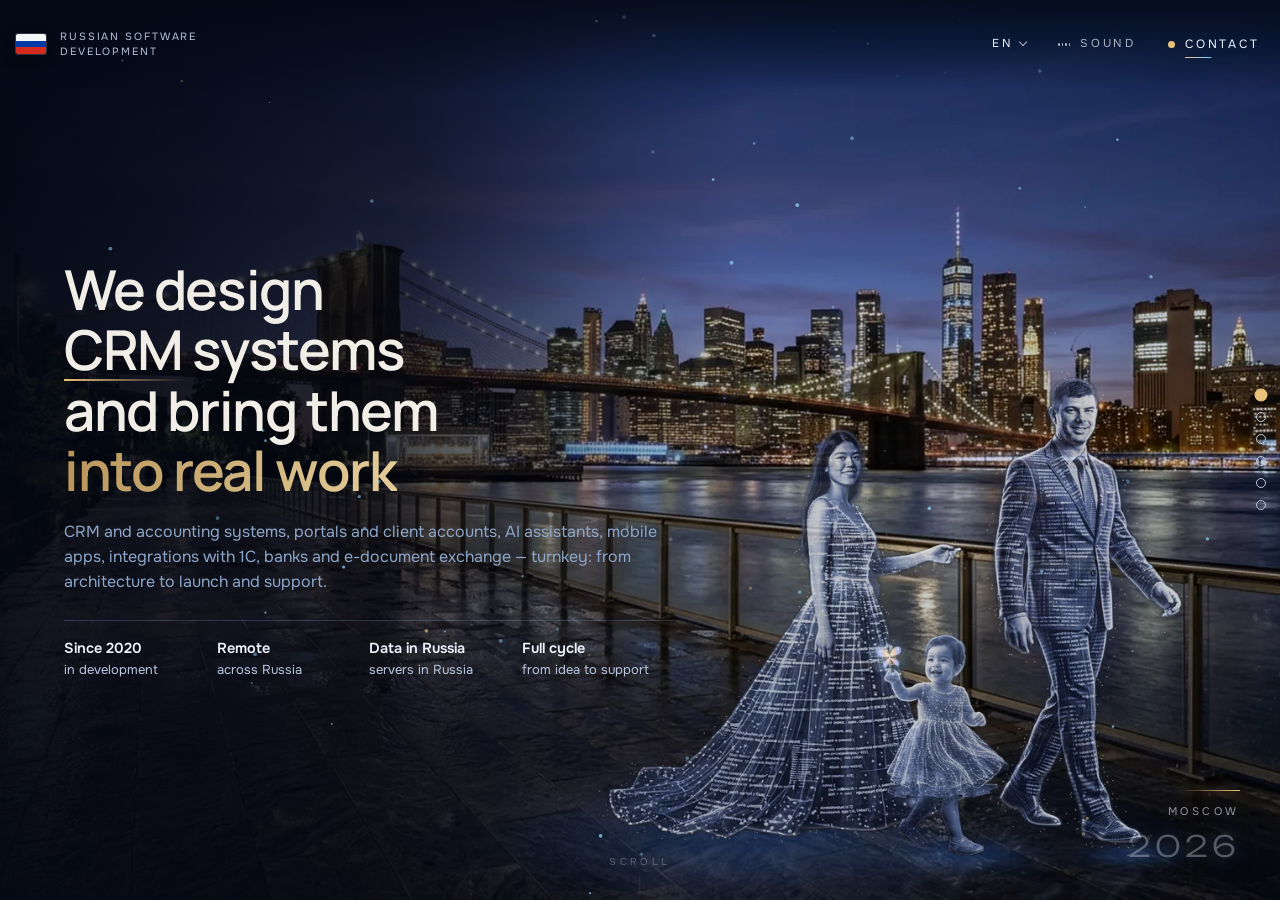
==== commit c74d081c: "Load the Dyson sphere after the first slide Co-Authored-By: Claude Opus 5.5 <noreply@anthropic.com> " ====
--- a/ru_tmp_upload.html
+++ b/ru_tmp_upload.html
@@ -449,8 +449,8 @@
 
 <main>
 <section class="scene" id="s1" data-fx="dust" data-note="0" style="--figmask:url(img/s1_fig.webp);--fx:77%;--g:1">
-  <img class="layer bg" src="img/s1_bg.webp" alt="Красная площадь вечером: ГУМ, Храм Василия Блаженного и Спасская башня, гуляют люди">
-  <div class="figwrap"><div class="bfly" data-ix="0.68" data-iy="0.712" style="--b:26px" aria-hidden="true"><div class="bf-path"><div class="bf-body"><svg class="wing l" viewBox="0 -45 50 90"><defs><linearGradient id="b26lg" x1="0" y1="0" x2="1" y2="0"><stop offset="0" stop-color="#fff8e6"/><stop offset=".35" stop-color="#f4d38f"/><stop offset=".8" stop-color="#8fd3ff" stop-opacity=".75"/><stop offset="1" stop-color="#6fb8ff" stop-opacity=".35"/></linearGradient><linearGradient id="b26lh" x1="0" y1="0" x2="1" y2="1"><stop offset="0" stop-color="#ffd9f0" stop-opacity="0"/><stop offset=".6" stop-color="#c9a7ff" stop-opacity=".55"/><stop offset="1" stop-color="#7fe0ff" stop-opacity=".2"/></linearGradient></defs><g transform="scale(-1,1) translate(-50,0)"><path d="M1 -2 C8 -36 44 -46 47 -24 C49 -8 30 -2 1 -2Z" fill="url(#b26lg)"/><path d="M1 2 C10 6 36 14 33 32 C30 44 12 36 1 2Z" fill="url(#b26lg)"/><path class="iri" d="M1 -2 C8 -36 44 -46 47 -24 C49 -8 30 -2 1 -2Z M1 2 C10 6 36 14 33 32 C30 44 12 36 1 2Z" fill="url(#b26lh)"/><path d="M2 -3 C14 -14 28 -26 42 -28 M2 -3 C16 -8 30 -12 44 -14 M2 3 C12 12 22 22 28 32" stroke="#fff6e0" stroke-opacity=".55" stroke-width=".8" fill="none"/><circle cx="36" cy="-26" r="3.2" fill="#fffaf0" opacity=".85"/><circle cx="22" cy="24" r="2.2" fill="#fffaf0" opacity=".7"/></g></svg><svg class="wing r" viewBox="0 -45 50 90"><defs><linearGradient id="b26rg" x1="0" y1="0" x2="1" y2="0"><stop offset="0" stop-color="#fff8e6"/><stop offset=".35" stop-color="#f4d38f"/><stop offset=".8" stop-color="#8fd3ff" stop-opacity=".75"/><stop offset="1" stop-color="#6fb8ff" stop-opacity=".35"/></linearGradient><linearGradient id="b26rh" x1="0" y1="0" x2="1" y2="1"><stop offset="0" stop-color="#ffd9f0" stop-opacity="0"/><stop offset=".6" stop-color="#c9a7ff" stop-opacity=".55"/><stop offset="1" stop-color="#7fe0ff" stop-opacity=".2"/></linearGradient></defs><g transform=""><path d="M1 -2 C8 -36 44 -46 47 -24 C49 -8 30 -2 1 -2Z" fill="url(#b26rg)"/><path d="M1 2 C10 6 36 14 33 32 C30 44 12 36 1 2Z" fill="url(#b26rg)"/><path class="iri" d="M1 -2 C8 -36 44 -46 47 -24 C49 -8 30 -2 1 -2Z M1 2 C10 6 36 14 33 32 C30 44 12 36 1 2Z" fill="url(#b26rh)"/><path d="M2 -3 C14 -14 28 -26 42 -28 M2 -3 C16 -8 30 -12 44 -14 M2 3 C12 12 22 22 28 32" stroke="#fff6e0" stroke-opacity=".55" stroke-width=".8" fill="none"/><circle cx="36" cy="-26" r="3.2" fill="#fffaf0" opacity=".85"/><circle cx="22" cy="24" r="2.2" fill="#fffaf0" opacity=".7"/></g></svg><svg class="torso" viewBox="-10 -45 20 90"><path d="M-1 -14 C-6 -26 -10 -34 -12 -40 M1 -14 C6 -26 10 -34 12 -40" stroke="#fff1cf" stroke-width="1.1" fill="none" stroke-linecap="round"/><circle cx="-12" cy="-40" r="1.8" fill="#fff6dc"/><circle cx="12" cy="-40" r="1.8" fill="#fff6dc"/><ellipse cx="0" cy="-10" rx="2.6" ry="3.4" fill="#fff6dc"/><ellipse cx="0" cy="8" rx="2.2" ry="15" fill="#ffefc7"/></svg></div></div></div><img class="layer fig" src="img/s1_fig.webp" alt="Цифровая семья — отец, мать и дочка из светящегося кода — идут, держась за руки"></div>
+  <img class="layer bg" fetchpriority="high" src="img/s1_bg.webp" alt="Красная площадь вечером: ГУМ, Храм Василия Блаженного и Спасская башня, гуляют люди">
+  <div class="figwrap"><div class="bfly" data-ix="0.68" data-iy="0.712" style="--b:26px" aria-hidden="true"><div class="bf-path"><div class="bf-body"><svg class="wing l" viewBox="0 -45 50 90"><defs><linearGradient id="b26lg" x1="0" y1="0" x2="1" y2="0"><stop offset="0" stop-color="#fff8e6"/><stop offset=".35" stop-color="#f4d38f"/><stop offset=".8" stop-color="#8fd3ff" stop-opacity=".75"/><stop offset="1" stop-color="#6fb8ff" stop-opacity=".35"/></linearGradient><linearGradient id="b26lh" x1="0" y1="0" x2="1" y2="1"><stop offset="0" stop-color="#ffd9f0" stop-opacity="0"/><stop offset=".6" stop-color="#c9a7ff" stop-opacity=".55"/><stop offset="1" stop-color="#7fe0ff" stop-opacity=".2"/></linearGradient></defs><g transform="scale(-1,1) translate(-50,0)"><path d="M1 -2 C8 -36 44 -46 47 -24 C49 -8 30 -2 1 -2Z" fill="url(#b26lg)"/><path d="M1 2 C10 6 36 14 33 32 C30 44 12 36 1 2Z" fill="url(#b26lg)"/><path class="iri" d="M1 -2 C8 -36 44 -46 47 -24 C49 -8 30 -2 1 -2Z M1 2 C10 6 36 14 33 32 C30 44 12 36 1 2Z" fill="url(#b26lh)"/><path d="M2 -3 C14 -14 28 -26 42 -28 M2 -3 C16 -8 30 -12 44 -14 M2 3 C12 12 22 22 28 32" stroke="#fff6e0" stroke-opacity=".55" stroke-width=".8" fill="none"/><circle cx="36" cy="-26" r="3.2" fill="#fffaf0" opacity=".85"/><circle cx="22" cy="24" r="2.2" fill="#fffaf0" opacity=".7"/></g></svg><svg class="wing r" viewBox="0 -45 50 90"><defs><linearGradient id="b26rg" x1="0" y1="0" x2="1" y2="0"><stop offset="0" stop-color="#fff8e6"/><stop offset=".35" stop-color="#f4d38f"/><stop offset=".8" stop-color="#8fd3ff" stop-opacity=".75"/><stop offset="1" stop-color="#6fb8ff" stop-opacity=".35"/></linearGradient><linearGradient id="b26rh" x1="0" y1="0" x2="1" y2="1"><stop offset="0" stop-color="#ffd9f0" stop-opacity="0"/><stop offset=".6" stop-color="#c9a7ff" stop-opacity=".55"/><stop offset="1" stop-color="#7fe0ff" stop-opacity=".2"/></linearGradient></defs><g transform=""><path d="M1 -2 C8 -36 44 -46 47 -24 C49 -8 30 -2 1 -2Z" fill="url(#b26rg)"/><path d="M1 2 C10 6 36 14 33 32 C30 44 12 36 1 2Z" fill="url(#b26rg)"/><path class="iri" d="M1 -2 C8 -36 44 -46 47 -24 C49 -8 30 -2 1 -2Z M1 2 C10 6 36 14 33 32 C30 44 12 36 1 2Z" fill="url(#b26rh)"/><path d="M2 -3 C14 -14 28 -26 42 -28 M2 -3 C16 -8 30 -12 44 -14 M2 3 C12 12 22 22 28 32" stroke="#fff6e0" stroke-opacity=".55" stroke-width=".8" fill="none"/><circle cx="36" cy="-26" r="3.2" fill="#fffaf0" opacity=".85"/><circle cx="22" cy="24" r="2.2" fill="#fffaf0" opacity=".7"/></g></svg><svg class="torso" viewBox="-10 -45 20 90"><path d="M-1 -14 C-6 -26 -10 -34 -12 -40 M1 -14 C6 -26 10 -34 12 -40" stroke="#fff1cf" stroke-width="1.1" fill="none" stroke-linecap="round"/><circle cx="-12" cy="-40" r="1.8" fill="#fff6dc"/><circle cx="12" cy="-40" r="1.8" fill="#fff6dc"/><ellipse cx="0" cy="-10" rx="2.6" ry="3.4" fill="#fff6dc"/><ellipse cx="0" cy="8" rx="2.2" ry="15" fill="#ffefc7"/></svg></div></div></div><img class="layer fig" fetchpriority="high" src="img/s1_fig.webp" alt="Цифровая семья — отец, мать и дочка из светящегося кода — идут, держась за руки"></div>
   <div class="shade"></div>
   <div class="year">Москва<b>2026</b></div>
   <div class="copy">
@@ -569,7 +569,7 @@
 
 <section class="scene wave-scene" id="s6" data-fx="stars" data-note="5" style="--fx:70%;--g:2.6">
   <div class="layer space" aria-hidden="true"></div>
-  <div class="dyson" aria-hidden="true"><span class="glow"></span><img src="img/s6_sun.png" alt=""></div>
+  <div class="dyson" aria-hidden="true"><span class="glow"></span><img data-src="img/s6_sun.png" alt="" decoding="async"></div>
   <div class="shade"></div>
   <div class="year">Россия<b>2626</b></div>
   <div class="copy">
@@ -918,5 +918,6 @@
  if(l!=='ru')set(l);
 })();
 </script>
+<script>addEventListener("load",()=>setTimeout(()=>document.querySelectorAll("img[data-src]").forEach(i=>{i.src=i.dataset.src}),1200));</script>
 </body>
 </html>
